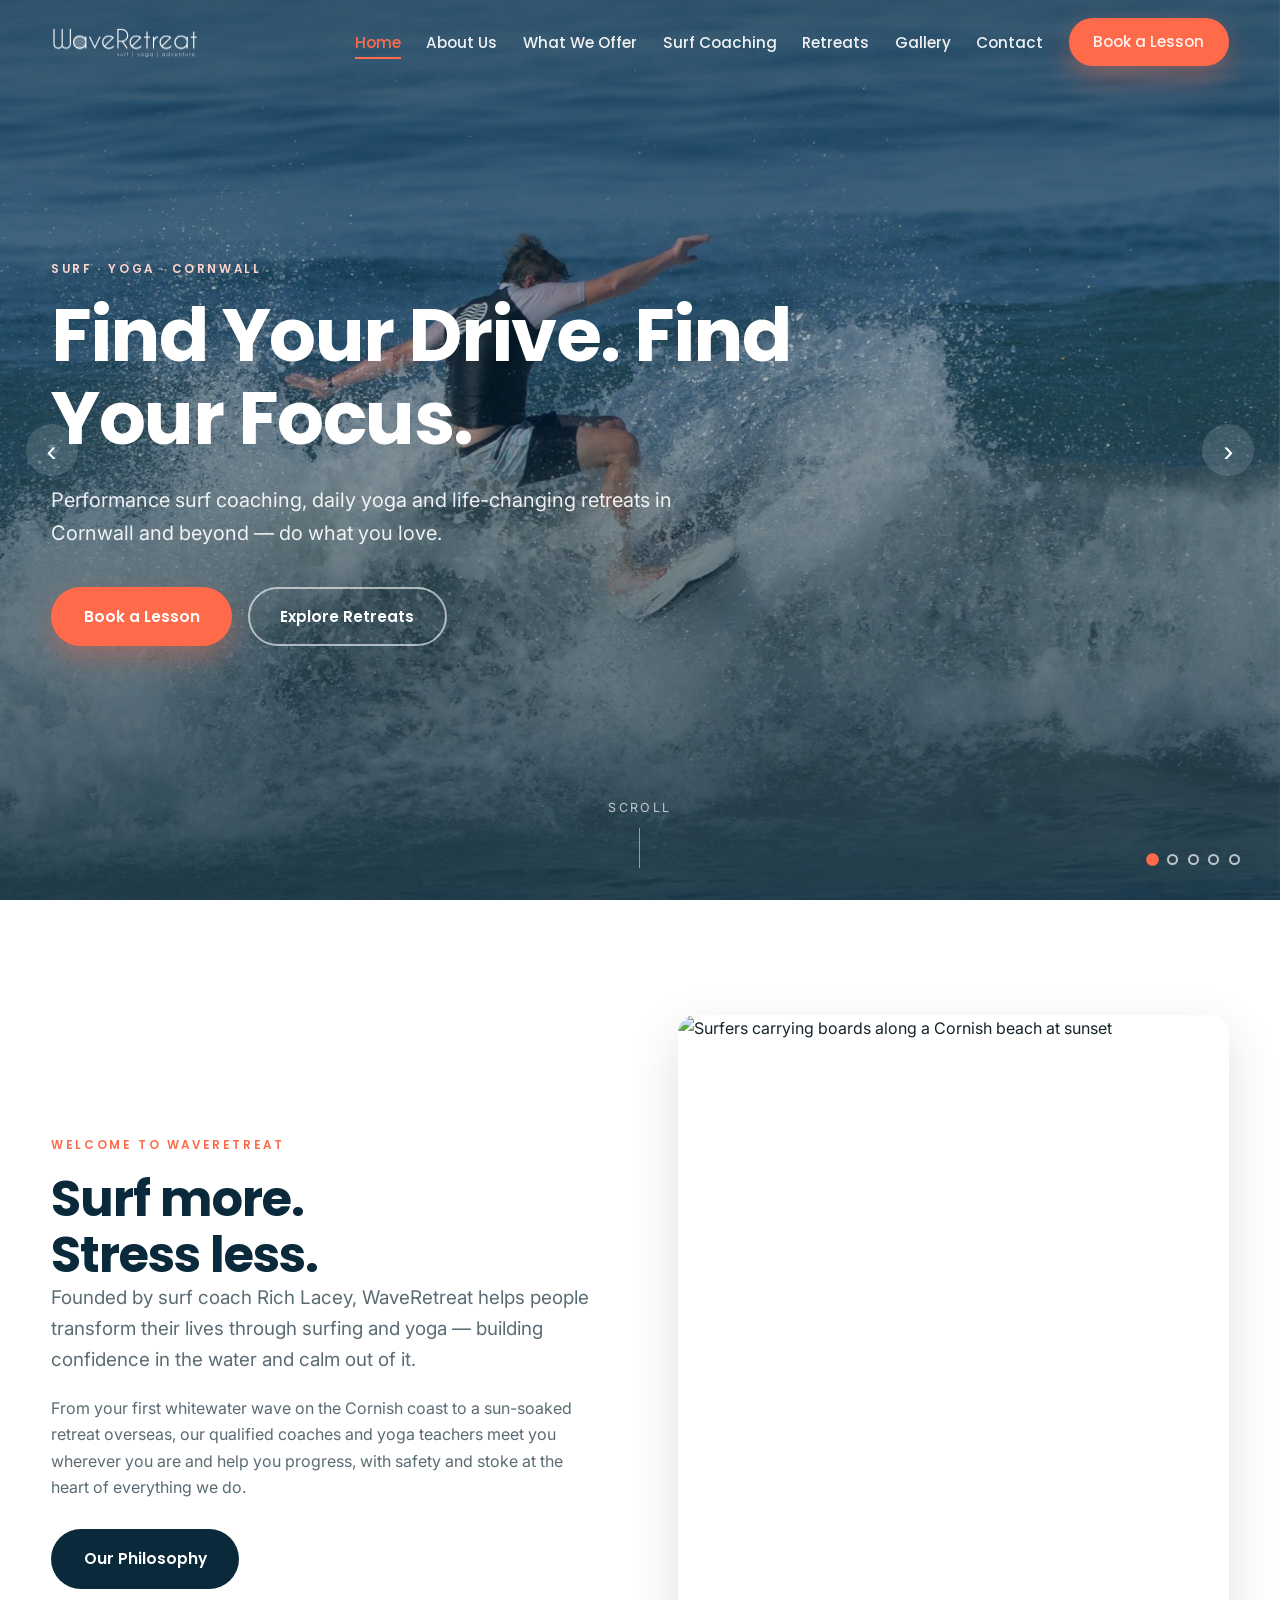
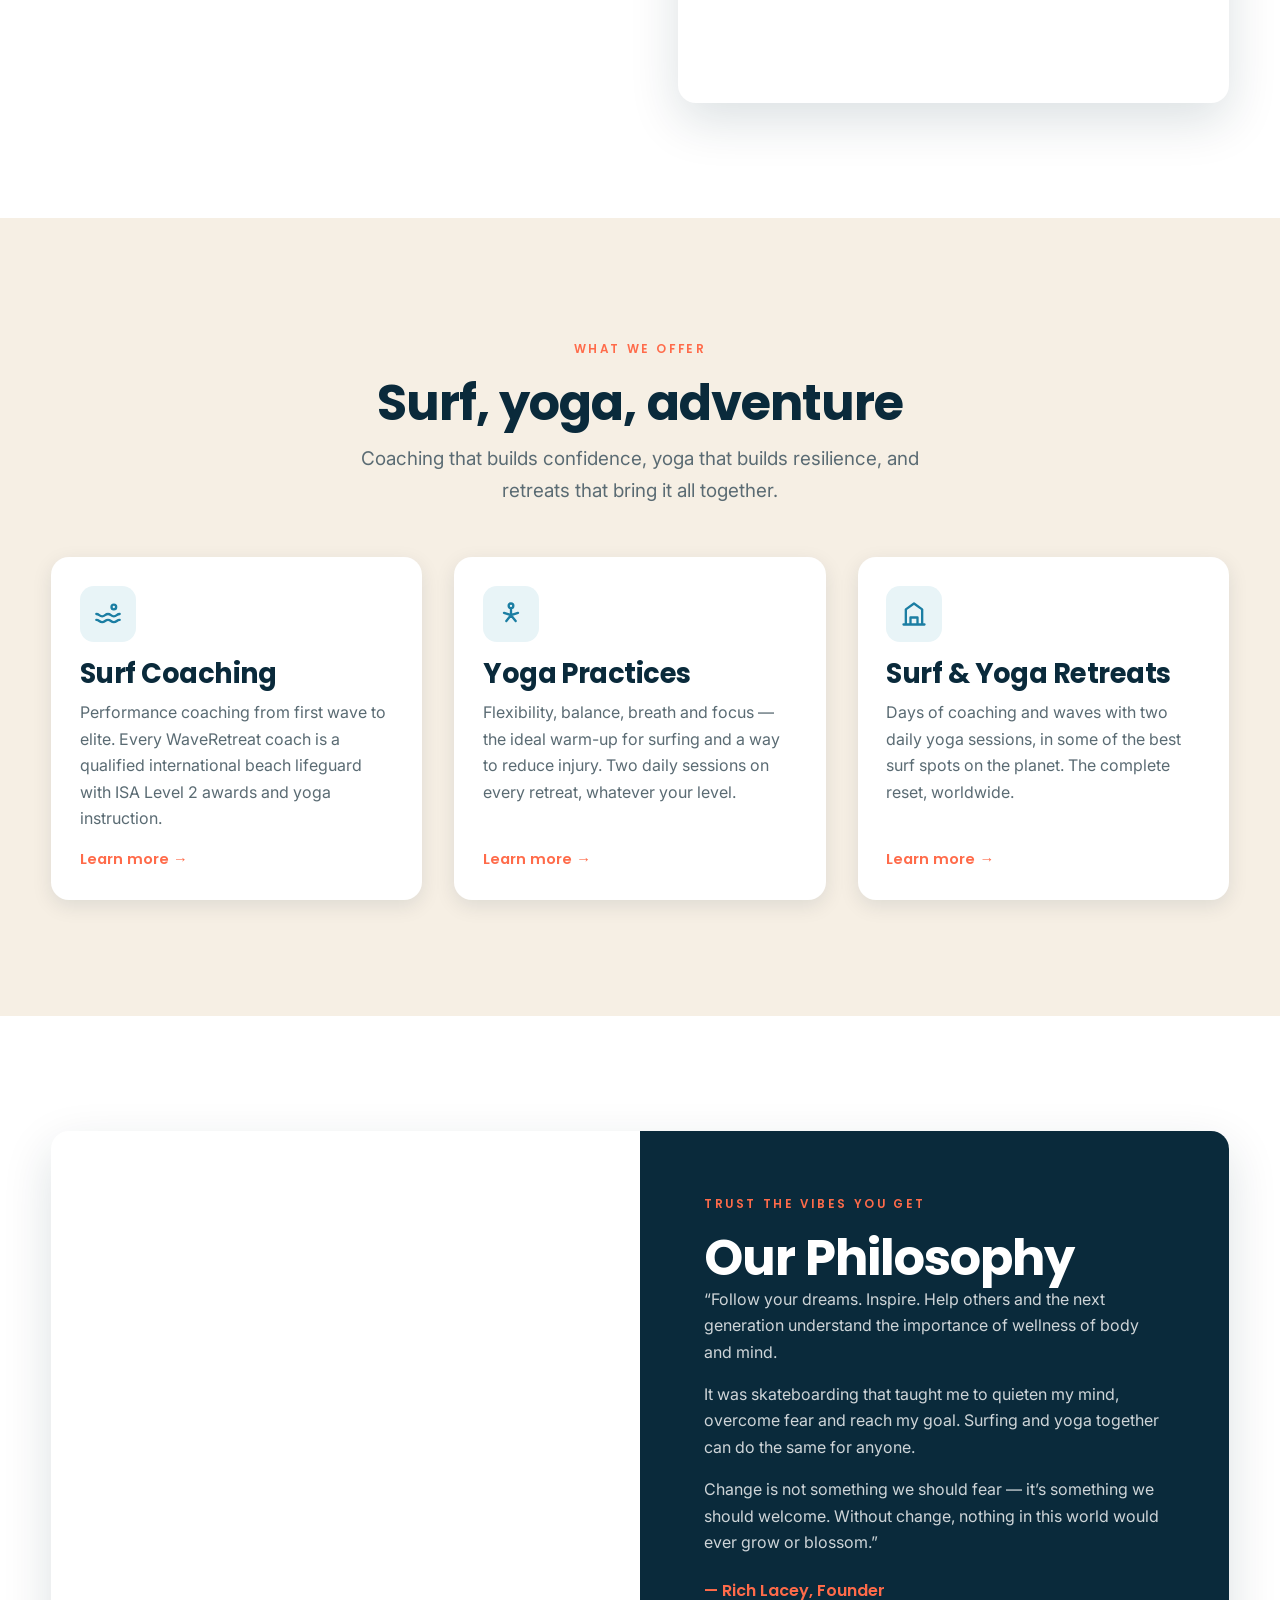
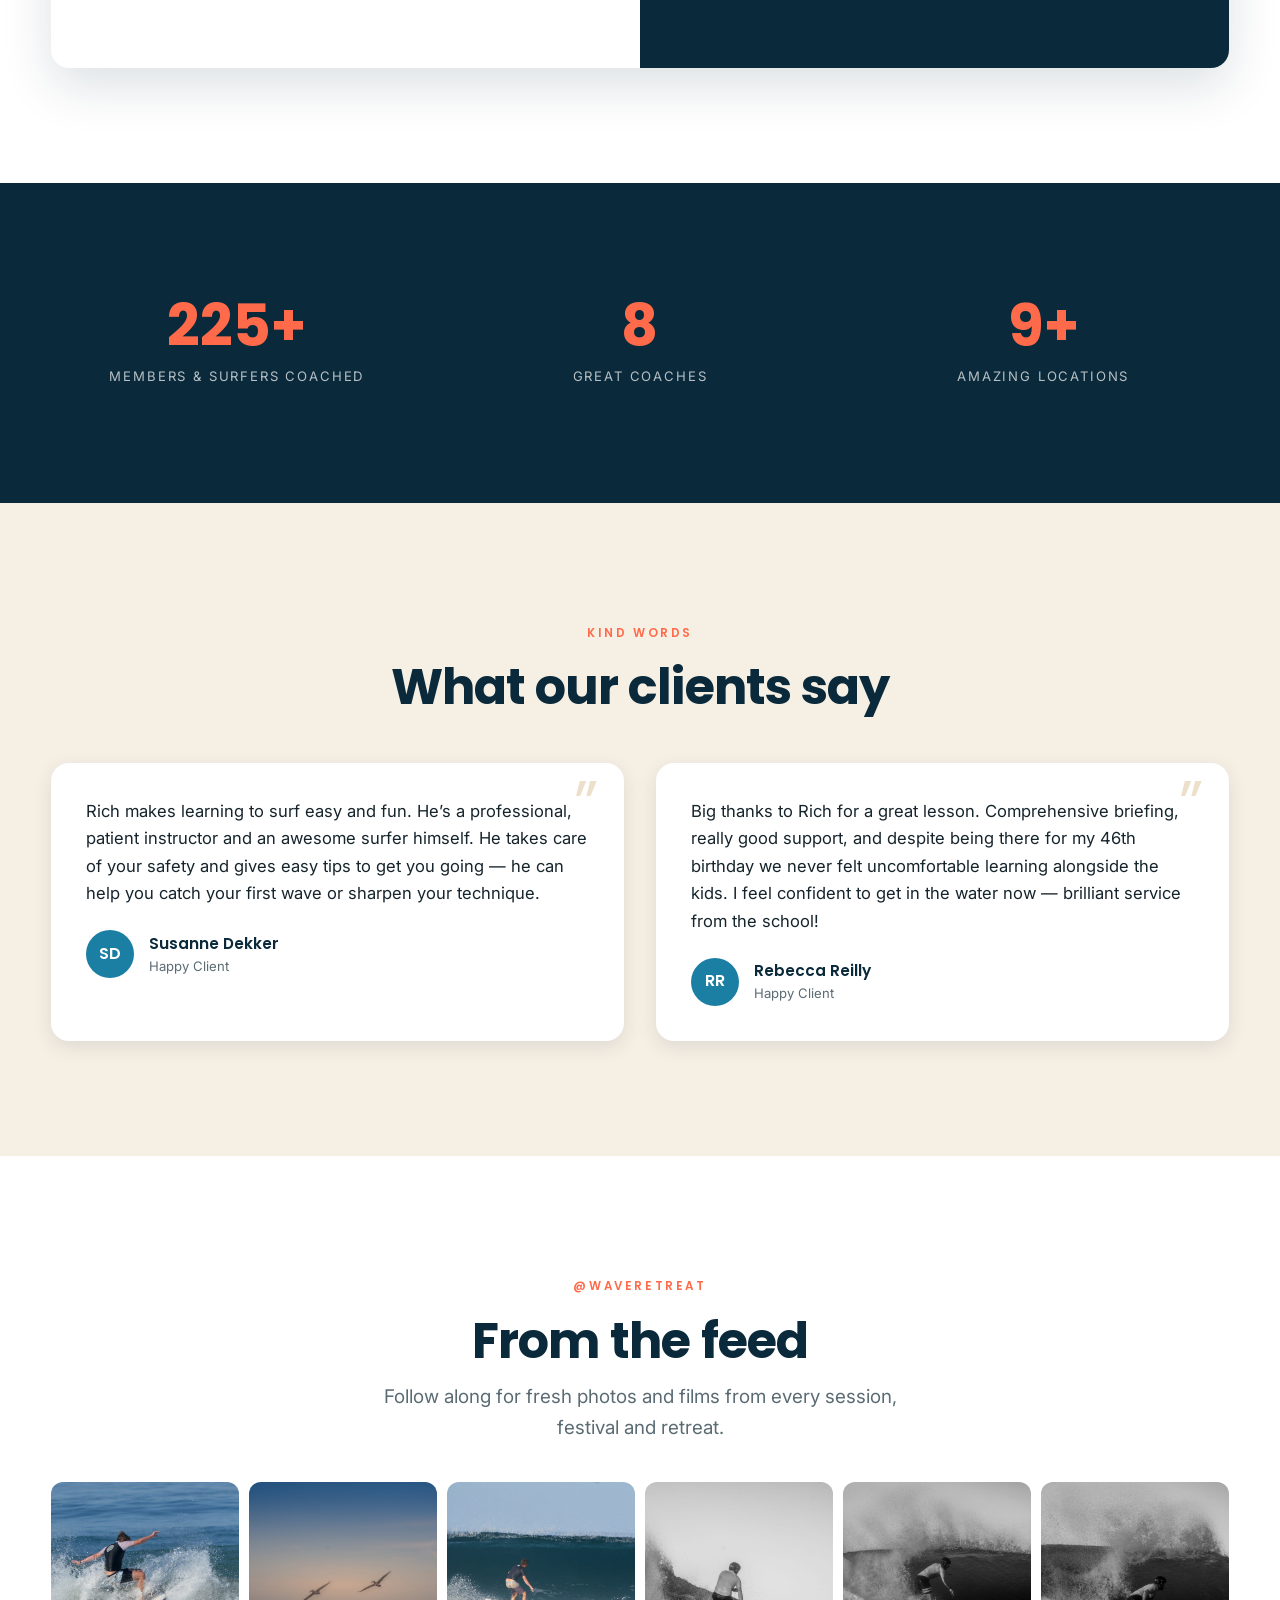
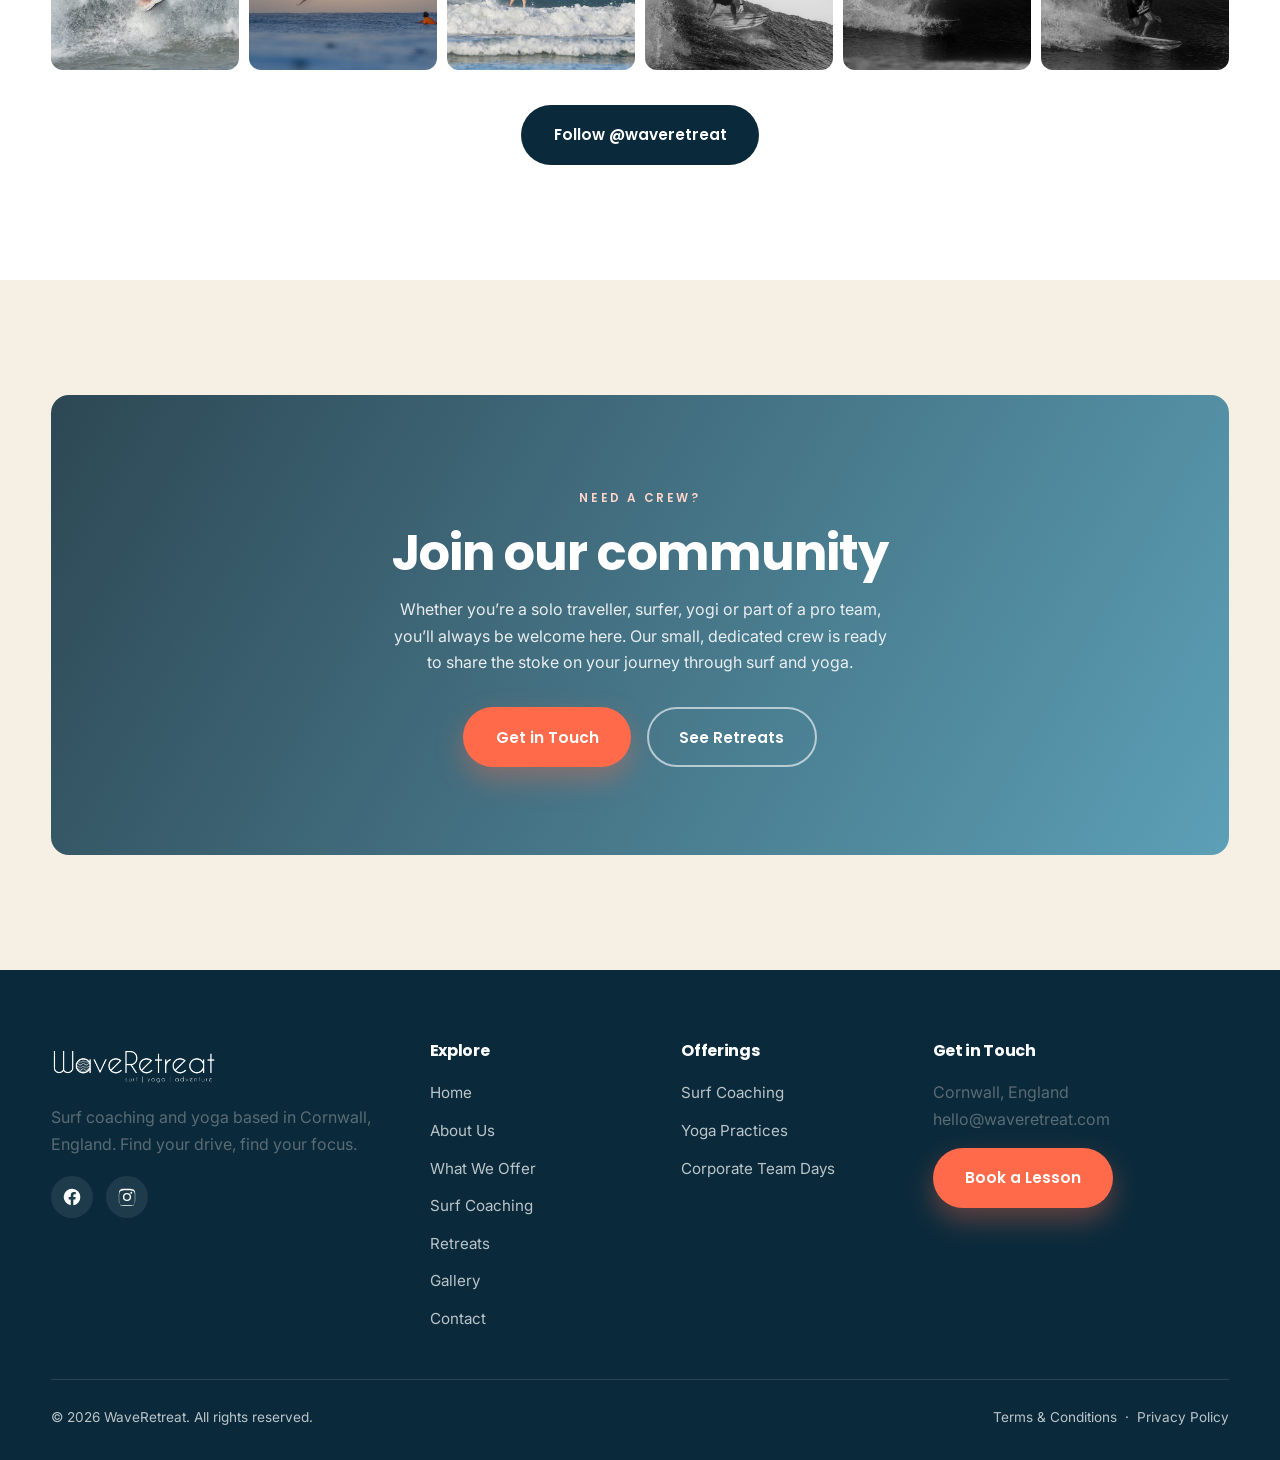
==== index.html @ 429e2a02 "Initial commit: Wave Retreat website Co-Authored-By: Claude Opus 4.7 (1M context) <noreply@anthropic" ====
<!DOCTYPE html>
<html lang="en-GB">
<head>
  <meta charset="UTF-8" />
  <meta name="viewport" content="width=device-width, initial-scale=1" />
  <title>WaveRetreat | Surf Coaching & Retreats in Cornwall</title>
  <meta name="description" content="WaveRetreat — performance surf coaching, yoga and worldwide surf & yoga retreats founded by Rich Lacey in Cornwall. Find your drive, find your focus." />
  <link rel="preconnect" href="https://fonts.googleapis.com" />
  <link rel="preconnect" href="https://fonts.gstatic.com" crossorigin />
  <link href="https://fonts.googleapis.com/css2?family=Inter:wght@400;500;600&family=Poppins:wght@500;600;700&display=swap" rel="stylesheet" />
  <link rel="stylesheet" href="css/styles.css" />
  <link rel="icon" href="favicon.svg" type="image/svg+xml" />
  <link rel="icon" href="assets/favicon-32.png" sizes="32x32" type="image/png" />
  <link rel="apple-touch-icon" href="assets/apple-touch-icon.png" />
  <meta name="theme-color" content="#0a2a3b" />
</head>
<body>

  <!-- HEADER -->
  <header class="site-header">
    <nav class="nav container">
      <a href="index.html" class="brand" aria-label="WaveRetreat home"><span class="brand-logo"><img class="logo-light" src="assets/logo-white.png" alt="WaveRetreat" width="500" height="137"><img class="logo-dark" src="assets/logo-dark.png" alt="WaveRetreat" width="500" height="137"></span></a>
      <ul class="nav-links">
        <li><a href="index.html" class="active">Home</a></li>
        <li><a href="about.html">About Us</a></li>
        <li><a href="offer.html">What We Offer</a></li><li><a href="coaching.html">Surf Coaching</a></li>
        <li><a href="retreats.html">Retreats</a></li><li><a href="gallery.html">Gallery</a></li>
        <li><a href="contact.html">Contact</a></li>
        <li><a href="contact.html" class="btn btn--primary">Book a Lesson</a></li>
      </ul>
      <button class="nav-toggle" aria-label="Menu"><span></span><span></span><span></span></button>
    </nav>
  </header>

  <!-- HERO -->
  <section class="hero">
    <div class="hero__slides" id="hero-slides">
      <div class="hero__slide active" style="background-image:url('assets/gallery/surf-02.jpg')"></div>
      <div class="hero__slide" style="background-image:url('assets/gallery/surf-08.jpg')"></div>
      <div class="hero__slide" style="background-image:url('assets/gallery/surf-12.jpg')"></div>
      <div class="hero__slide" style="background-image:url('assets/gallery/surf-04.jpg')"></div>
      <div class="hero__slide" style="background-image:url('assets/gallery/surf-01.jpg')"></div>
    </div>
    <div class="container">
      <span class="eyebrow" style="color:#ffd5cb">Surf · Yoga · Cornwall</span>
      <h1>Find Your Drive. Find Your Focus.</h1>
      <p>Performance surf coaching, daily yoga and life-changing retreats in Cornwall and beyond — do what you love.</p>
      <div class="hero__cta">
        <a href="contact.html" class="btn btn--primary">Book a Lesson</a>
        <a href="retreats.html" class="btn btn--ghost">Explore Retreats</a>
      </div>
    </div>
    <button class="hero__arrow hero__arrow--prev" id="hero-prev" aria-label="Previous slide">&#8249;</button>
    <button class="hero__arrow hero__arrow--next" id="hero-next" aria-label="Next slide">&#8250;</button>
    <div class="hero__dots" id="hero-dots"></div>
    <div class="hero__scroll">Scroll<span></span></div>
  </section>

  <!-- INTRO / MISSION -->
  <section class="section">
    <div class="container split">
      <div class="reveal">
        <span class="eyebrow">Welcome to WaveRetreat</span>
        <h2>Surf more.<br>Stress less.</h2>
        <p class="lead">Founded by surf coach Rich Lacey, WaveRetreat helps people transform their lives through surfing and yoga — building confidence in the water and calm out of it.</p>
        <p style="margin-top:1.2rem">From your first whitewater wave on the Cornish coast to a sun-soaked retreat overseas, our qualified coaches and yoga teachers meet you wherever you are and help you progress, with safety and stoke at the heart of everything we do.</p>
        <a href="about.html" class="btn btn--dark" style="margin-top:1.8rem">Our Philosophy</a>
      </div>
      <div class="reveal media media--tall">
        <img src="https://www.waveretreat.com/wp-content/uploads/2024/05/pura-vida-35-copy-scaled.jpg" alt="Surfers carrying boards along a Cornish beach at sunset" />
      </div>
    </div>
  </section>

  <!-- SERVICES -->
  <section class="section section--sand">
    <div class="container">
      <div class="text-center reveal" style="max-width:60ch;margin-inline:auto">
        <span class="eyebrow">What We Offer</span>
        <h2>Surf, yoga, adventure</h2>
        <p class="lead mx-auto" style="margin-top:0.8rem">Coaching that builds confidence, yoga that builds resilience, and retreats that bring it all together.</p>
      </div>
      <div class="grid grid-3" style="margin-top:3.2rem">
        <article class="card reveal">
          <div class="card__body">
            <div class="card__icon"><svg viewBox="0 0 24 24" fill="none" stroke="currentColor" stroke-width="2" stroke-linecap="round" stroke-linejoin="round"><path d="M2 12c2.5 0 2.5 2 5 2s2.5-2 5-2 2.5 2 5 2 2.5-2 5-2"/><path d="M2 17c2.5 0 2.5 2 5 2s2.5-2 5-2 2.5 2 5 2 2.5-2 5-2"/><circle cx="17" cy="6" r="2"/></svg></div>
            <h3>Surf Coaching</h3>
            <p>Performance coaching from first wave to elite. Every WaveRetreat coach is a qualified international beach lifeguard with ISA Level 2 awards and yoga instruction.</p>
            <a href="offer.html" class="card__link">Learn more →</a>
          </div>
        </article>
        <article class="card reveal">
          <div class="card__body">
            <div class="card__icon"><svg viewBox="0 0 24 24" fill="none" stroke="currentColor" stroke-width="2" stroke-linecap="round" stroke-linejoin="round"><circle cx="12" cy="5" r="2"/><path d="M12 7v6m0 0-4 5m4-5 4 5M6 11l6 2 6-2"/></svg></div>
            <h3>Yoga Practices</h3>
            <p>Flexibility, balance, breath and focus — the ideal warm-up for surfing and a way to reduce injury. Two daily sessions on every retreat, whatever your level.</p>
            <a href="offer.html" class="card__link">Learn more →</a>
          </div>
        </article>
        <article class="card reveal">
          <div class="card__body">
            <div class="card__icon"><svg viewBox="0 0 24 24" fill="none" stroke="currentColor" stroke-width="2" stroke-linecap="round" stroke-linejoin="round"><path d="M3 21h18M5 21V8l7-5 7 5v13M9 21v-6h6v6"/></svg></div>
            <h3>Surf &amp; Yoga Retreats</h3>
            <p>Days of coaching and waves with two daily yoga sessions, in some of the best surf spots on the planet. The complete reset, worldwide.</p>
            <a href="retreats.html" class="card__link">Learn more →</a>
          </div>
        </article>
      </div>
    </div>
  </section>

  <!-- PHILOSOPHY BAND -->
  <section class="section">
    <div class="container">
      <div class="band band--ocean reveal">
        <div class="band__media" style="background-image:url('https://www.waveretreat.com/wp-content/uploads/2016/12/rich-with-board-500x469.jpg')"></div>
        <div class="band__content">
          <span class="eyebrow">Trust the vibes you get</span>
          <h2>Our Philosophy</h2>
          <p style="margin-bottom:1rem">“Follow your dreams. Inspire. Help others and the next generation understand the importance of wellness of body and mind.</p>
          <p style="margin-bottom:1rem">It was skateboarding that taught me to quieten my mind, overcome fear and reach my goal. Surfing and yoga together can do the same for anyone.</p>
          <p>Change is not something we should fear — it’s something we should welcome. Without change, nothing in this world would ever grow or blossom.”</p>
          <p style="color:var(--coral);font-family:Poppins;font-weight:600;margin-top:1.4rem">— Rich Lacey, Founder</p>
        </div>
      </div>
    </div>
  </section>

  <!-- STATS -->
  <section class="section section--ocean">
    <div class="container">
      <div class="stats">
        <div class="reveal">
          <div class="stat__num" data-count="1500" data-suffix="+">0</div>
          <div class="stat__label">Members &amp; Surfers Coached</div>
        </div>
        <div class="reveal">
          <div class="stat__num" data-count="8" data-suffix="">0</div>
          <div class="stat__label">Great Coaches</div>
        </div>
        <div class="reveal">
          <div class="stat__num" data-count="12" data-suffix="+">0</div>
          <div class="stat__label">Amazing Locations</div>
        </div>
      </div>
    </div>
  </section>

  <!-- TESTIMONIALS -->
  <section class="section section--sand">
    <div class="container">
      <div class="text-center reveal" style="margin-bottom:3rem">
        <span class="eyebrow">Kind Words</span>
        <h2>What our clients say</h2>
      </div>
      <div class="grid grid-2">
        <blockquote class="quote reveal">
          <span class="quote__mark">”</span>
          <p>Rich makes learning to surf easy and fun. He’s a professional, patient instructor and an awesome surfer himself. He takes care of your safety and gives easy tips to get you going — he can help you catch your first wave or sharpen your technique.</p>
          <div class="quote__author">
            <div class="quote__avatar">SD</div>
            <div><div class="quote__name">Susanne Dekker</div><div class="quote__role">Happy Client</div></div>
          </div>
        </blockquote>
        <blockquote class="quote reveal">
          <span class="quote__mark">”</span>
          <p>Big thanks to Rich for a great lesson. Comprehensive briefing, really good support, and despite being there for my 46th birthday we never felt uncomfortable learning alongside the kids. I feel confident to get in the water now — brilliant service from the school!</p>
          <div class="quote__author">
            <div class="quote__avatar">RR</div>
            <div><div class="quote__name">Rebecca Reilly</div><div class="quote__role">Happy Client</div></div>
          </div>
        </blockquote>
      </div>
    </div>
  </section>

  <!-- INSTAGRAM STRIP -->
  <section class="section">
    <div class="container">
      <div class="text-center reveal" style="max-width:56ch;margin-inline:auto">
        <span class="eyebrow">@waveretreat</span>
        <h2>From the feed</h2>
        <p class="lead mx-auto" style="margin-top:0.8rem">Follow along for fresh photos and films from every session, festival and retreat.</p>
      </div>
      <!-- Static strip (swap for a live Instagram widget embed when ready) -->
      <div class="ig__strip reveal">
        <a class="ig__tile" href="https://www.instagram.com/waveretreat/" target="_blank" rel="noopener" aria-label="View on Instagram"><img src="assets/gallery/surf-02.jpg" alt="Surfer turning off the lip" loading="lazy" /><span class="ig__icon"><svg viewBox="0 0 24 24"><path d="M12 2.2c3.2 0 3.6 0 4.9.1 1.2.1 1.8.3 2.2.4.6.2 1 .5 1.4.9.4.4.7.8.9 1.4.2.4.4 1 .4 2.2.1 1.3.1 1.7.1 4.9s0 3.6-.1 4.9c-.1 1.2-.3 1.8-.4 2.2-.2.6-.5 1-.9 1.4-.4.4-.8.7-1.4.9-.4.2-1 .4-2.2.4-1.3.1-1.7.1-4.9.1s-3.6 0-4.9-.1c-1.2-.1-1.8-.3-2.2-.4-.6-.2-1-.5-1.4-.9-.4-.4-.7-.8-.9-1.4-.2-.4-.4-1-.4-2.2C2.2 15.6 2.2 15.2 2.2 12s0-3.6.1-4.9c.1-1.2.3-1.8.4-2.2.2-.6.5-1 .9-1.4.4-.4.8-.7 1.4-.9.4-.2 1-.4 2.2-.4C8.4 2.2 8.8 2.2 12 2.2zm0 1.8c-3.1 0-3.5 0-4.7.1-1.1.1-1.7.2-2.1.4-.5.2-.9.4-1.3.8-.4.4-.6.8-.8 1.3-.2.4-.3 1-.4 2.1-.1 1.2-.1 1.6-.1 4.7s0 3.5.1 4.7c.1 1.1.2 1.7.4 2.1.2.5.4.9.8 1.3.4.4.8.6 1.3.8.4.2 1 .3 2.1.4 1.2.1 1.6.1 4.7.1s3.5 0 4.7-.1c1.1-.1 1.7-.2 2.1-.4.5-.2.9-.4 1.3-.8.4-.4.6-.8.8-1.3.2-.4.3-1 .4-2.1.1-1.2.1-1.6.1-4.7s0-3.5-.1-4.7c-.1-1.1-.2-1.7-.4-2.1-.2-.5-.4-.9-.8-1.3-.4-.4-.8-.6-1.3-.8-.4-.2-1-.3-2.1-.4-1.2-.1-1.6-.1-4.7-.1zm0 3.1a4.9 4.9 0 1 1 0 9.8 4.9 4.9 0 0 1 0-9.8zm0 8.1a3.2 3.2 0 1 0 0-6.4 3.2 3.2 0 0 0 0 6.4zm6.3-8.3a1.1 1.1 0 1 1-2.3 0 1.1 1.1 0 0 1 2.3 0z"/></svg></span></a>
        <a class="ig__tile" href="https://www.instagram.com/waveretreat/" target="_blank" rel="noopener" aria-label="View on Instagram"><img src="assets/gallery/surf-08.jpg" alt="Golden-hour paddle out" loading="lazy" /><span class="ig__icon"><svg viewBox="0 0 24 24"><path d="M12 2.2c3.2 0 3.6 0 4.9.1 1.2.1 1.8.3 2.2.4.6.2 1 .5 1.4.9.4.4.7.8.9 1.4.2.4.4 1 .4 2.2.1 1.3.1 1.7.1 4.9s0 3.6-.1 4.9c-.1 1.2-.3 1.8-.4 2.2-.2.6-.5 1-.9 1.4-.4.4-.8.7-1.4.9-.4.2-1 .4-2.2.4-1.3.1-1.7.1-4.9.1s-3.6 0-4.9-.1c-1.2-.1-1.8-.3-2.2-.4-.6-.2-1-.5-1.4-.9-.4-.4-.7-.8-.9-1.4-.2-.4-.4-1-.4-2.2C2.2 15.6 2.2 15.2 2.2 12s0-3.6.1-4.9c.1-1.2.3-1.8.4-2.2.2-.6.5-1 .9-1.4.4-.4.8-.7 1.4-.9.4-.2 1-.4 2.2-.4C8.4 2.2 8.8 2.2 12 2.2zm0 1.8c-3.1 0-3.5 0-4.7.1-1.1.1-1.7.2-2.1.4-.5.2-.9.4-1.3.8-.4.4-.6.8-.8 1.3-.2.4-.3 1-.4 2.1-.1 1.2-.1 1.6-.1 4.7s0 3.5.1 4.7c.1 1.1.2 1.7.4 2.1.2.5.4.9.8 1.3.4.4.8.6 1.3.8.4.2 1 .3 2.1.4 1.2.1 1.6.1 4.7.1s3.5 0 4.7-.1c1.1-.1 1.7-.2 2.1-.4.5-.2.9-.4 1.3-.8.4-.4.6-.8.8-1.3.2-.4.3-1 .4-2.1.1-1.2.1-1.6.1-4.7s0-3.5-.1-4.7c-.1-1.1-.2-1.7-.4-2.1-.2-.5-.4-.9-.8-1.3-.4-.4-.8-.6-1.3-.8-.4-.2-1-.3-2.1-.4-1.2-.1-1.6-.1-4.7-.1zm0 3.1a4.9 4.9 0 1 1 0 9.8 4.9 4.9 0 0 1 0-9.8zm0 8.1a3.2 3.2 0 1 0 0-6.4 3.2 3.2 0 0 0 0 6.4zm6.3-8.3a1.1 1.1 0 1 1-2.3 0 1.1 1.1 0 0 1 2.3 0z"/></svg></span></a>
        <a class="ig__tile" href="https://www.instagram.com/waveretreat/" target="_blank" rel="noopener" aria-label="View on Instagram"><img src="assets/gallery/surf-05.jpg" alt="Riding through whitewater" loading="lazy" /><span class="ig__icon"><svg viewBox="0 0 24 24"><path d="M12 2.2c3.2 0 3.6 0 4.9.1 1.2.1 1.8.3 2.2.4.6.2 1 .5 1.4.9.4.4.7.8.9 1.4.2.4.4 1 .4 2.2.1 1.3.1 1.7.1 4.9s0 3.6-.1 4.9c-.1 1.2-.3 1.8-.4 2.2-.2.6-.5 1-.9 1.4-.4.4-.8.7-1.4.9-.4.2-1 .4-2.2.4-1.3.1-1.7.1-4.9.1s-3.6 0-4.9-.1c-1.2-.1-1.8-.3-2.2-.4-.6-.2-1-.5-1.4-.9-.4-.4-.7-.8-.9-1.4-.2-.4-.4-1-.4-2.2C2.2 15.6 2.2 15.2 2.2 12s0-3.6.1-4.9c.1-1.2.3-1.8.4-2.2.2-.6.5-1 .9-1.4.4-.4.8-.7 1.4-.9.4-.2 1-.4 2.2-.4C8.4 2.2 8.8 2.2 12 2.2zm0 1.8c-3.1 0-3.5 0-4.7.1-1.1.1-1.7.2-2.1.4-.5.2-.9.4-1.3.8-.4.4-.6.8-.8 1.3-.2.4-.3 1-.4 2.1-.1 1.2-.1 1.6-.1 4.7s0 3.5.1 4.7c.1 1.1.2 1.7.4 2.1.2.5.4.9.8 1.3.4.4.8.6 1.3.8.4.2 1 .3 2.1.4 1.2.1 1.6.1 4.7.1s3.5 0 4.7-.1c1.1-.1 1.7-.2 2.1-.4.5-.2.9-.4 1.3-.8.4-.4.6-.8.8-1.3.2-.4.3-1 .4-2.1.1-1.2.1-1.6.1-4.7s0-3.5-.1-4.7c-.1-1.1-.2-1.7-.4-2.1-.2-.5-.4-.9-.8-1.3-.4-.4-.8-.6-1.3-.8-.4-.2-1-.3-2.1-.4-1.2-.1-1.6-.1-4.7-.1zm0 3.1a4.9 4.9 0 1 1 0 9.8 4.9 4.9 0 0 1 0-9.8zm0 8.1a3.2 3.2 0 1 0 0-6.4 3.2 3.2 0 0 0 0 6.4zm6.3-8.3a1.1 1.1 0 1 1-2.3 0 1.1 1.1 0 0 1 2.3 0z"/></svg></span></a>
        <a class="ig__tile" href="https://www.instagram.com/waveretreat/" target="_blank" rel="noopener" aria-label="View on Instagram"><img src="assets/gallery/surf-07.jpg" alt="Spray off a powerful turn" loading="lazy" /><span class="ig__icon"><svg viewBox="0 0 24 24"><path d="M12 2.2c3.2 0 3.6 0 4.9.1 1.2.1 1.8.3 2.2.4.6.2 1 .5 1.4.9.4.4.7.8.9 1.4.2.4.4 1 .4 2.2.1 1.3.1 1.7.1 4.9s0 3.6-.1 4.9c-.1 1.2-.3 1.8-.4 2.2-.2.6-.5 1-.9 1.4-.4.4-.8.7-1.4.9-.4.2-1 .4-2.2.4-1.3.1-1.7.1-4.9.1s-3.6 0-4.9-.1c-1.2-.1-1.8-.3-2.2-.4-.6-.2-1-.5-1.4-.9-.4-.4-.7-.8-.9-1.4-.2-.4-.4-1-.4-2.2C2.2 15.6 2.2 15.2 2.2 12s0-3.6.1-4.9c.1-1.2.3-1.8.4-2.2.2-.6.5-1 .9-1.4.4-.4.8-.7 1.4-.9.4-.2 1-.4 2.2-.4C8.4 2.2 8.8 2.2 12 2.2zm0 1.8c-3.1 0-3.5 0-4.7.1-1.1.1-1.7.2-2.1.4-.5.2-.9.4-1.3.8-.4.4-.6.8-.8 1.3-.2.4-.3 1-.4 2.1-.1 1.2-.1 1.6-.1 4.7s0 3.5.1 4.7c.1 1.1.2 1.7.4 2.1.2.5.4.9.8 1.3.4.4.8.6 1.3.8.4.2 1 .3 2.1.4 1.2.1 1.6.1 4.7.1s3.5 0 4.7-.1c1.1-.1 1.7-.2 2.1-.4.5-.2.9-.4 1.3-.8.4-.4.6-.8.8-1.3.2-.4.3-1 .4-2.1.1-1.2.1-1.6.1-4.7s0-3.5-.1-4.7c-.1-1.1-.2-1.7-.4-2.1-.2-.5-.4-.9-.8-1.3-.4-.4-.8-.6-1.3-.8-.4-.2-1-.3-2.1-.4-1.2-.1-1.6-.1-4.7-.1zm0 3.1a4.9 4.9 0 1 1 0 9.8 4.9 4.9 0 0 1 0-9.8zm0 8.1a3.2 3.2 0 1 0 0-6.4 3.2 3.2 0 0 0 0 6.4zm6.3-8.3a1.1 1.1 0 1 1-2.3 0 1.1 1.1 0 0 1 2.3 0z"/></svg></span></a>
        <a class="ig__tile" href="https://www.instagram.com/waveretreat/" target="_blank" rel="noopener" aria-label="View on Instagram"><img src="assets/gallery/surf-12.jpg" alt="Pelicans at sunset" loading="lazy" /><span class="ig__icon"><svg viewBox="0 0 24 24"><path d="M12 2.2c3.2 0 3.6 0 4.9.1 1.2.1 1.8.3 2.2.4.6.2 1 .5 1.4.9.4.4.7.8.9 1.4.2.4.4 1 .4 2.2.1 1.3.1 1.7.1 4.9s0 3.6-.1 4.9c-.1 1.2-.3 1.8-.4 2.2-.2.6-.5 1-.9 1.4-.4.4-.8.7-1.4.9-.4.2-1 .4-2.2.4-1.3.1-1.7.1-4.9.1s-3.6 0-4.9-.1c-1.2-.1-1.8-.3-2.2-.4-.6-.2-1-.5-1.4-.9-.4-.4-.7-.8-.9-1.4-.2-.4-.4-1-.4-2.2C2.2 15.6 2.2 15.2 2.2 12s0-3.6.1-4.9c.1-1.2.3-1.8.4-2.2.2-.6.5-1 .9-1.4.4-.4.8-.7 1.4-.9.4-.2 1-.4 2.2-.4C8.4 2.2 8.8 2.2 12 2.2zm0 1.8c-3.1 0-3.5 0-4.7.1-1.1.1-1.7.2-2.1.4-.5.2-.9.4-1.3.8-.4.4-.6.8-.8 1.3-.2.4-.3 1-.4 2.1-.1 1.2-.1 1.6-.1 4.7s0 3.5.1 4.7c.1 1.1.2 1.7.4 2.1.2.5.4.9.8 1.3.4.4.8.6 1.3.8.4.2 1 .3 2.1.4 1.2.1 1.6.1 4.7.1s3.5 0 4.7-.1c1.1-.1 1.7-.2 2.1-.4.5-.2.9-.4 1.3-.8.4-.4.6-.8.8-1.3.2-.4.3-1 .4-2.1.1-1.2.1-1.6.1-4.7s0-3.5-.1-4.7c-.1-1.1-.2-1.7-.4-2.1-.2-.5-.4-.9-.8-1.3-.4-.4-.8-.6-1.3-.8-.4-.2-1-.3-2.1-.4-1.2-.1-1.6-.1-4.7-.1zm0 3.1a4.9 4.9 0 1 1 0 9.8 4.9 4.9 0 0 1 0-9.8zm0 8.1a3.2 3.2 0 1 0 0-6.4 3.2 3.2 0 0 0 0 6.4zm6.3-8.3a1.1 1.1 0 1 1-2.3 0 1.1 1.1 0 0 1 2.3 0z"/></svg></span></a>
        <a class="ig__tile" href="https://www.instagram.com/waveretreat/" target="_blank" rel="noopener" aria-label="View on Instagram"><img src="assets/gallery/surf-14.jpg" alt="Deep in the barrel" loading="lazy" /><span class="ig__icon"><svg viewBox="0 0 24 24"><path d="M12 2.2c3.2 0 3.6 0 4.9.1 1.2.1 1.8.3 2.2.4.6.2 1 .5 1.4.9.4.4.7.8.9 1.4.2.4.4 1 .4 2.2.1 1.3.1 1.7.1 4.9s0 3.6-.1 4.9c-.1 1.2-.3 1.8-.4 2.2-.2.6-.5 1-.9 1.4-.4.4-.8.7-1.4.9-.4.2-1 .4-2.2.4-1.3.1-1.7.1-4.9.1s-3.6 0-4.9-.1c-1.2-.1-1.8-.3-2.2-.4-.6-.2-1-.5-1.4-.9-.4-.4-.7-.8-.9-1.4-.2-.4-.4-1-.4-2.2C2.2 15.6 2.2 15.2 2.2 12s0-3.6.1-4.9c.1-1.2.3-1.8.4-2.2.2-.6.5-1 .9-1.4.4-.4.8-.7 1.4-.9.4-.2 1-.4 2.2-.4C8.4 2.2 8.8 2.2 12 2.2zm0 1.8c-3.1 0-3.5 0-4.7.1-1.1.1-1.7.2-2.1.4-.5.2-.9.4-1.3.8-.4.4-.6.8-.8 1.3-.2.4-.3 1-.4 2.1-.1 1.2-.1 1.6-.1 4.7s0 3.5.1 4.7c.1 1.1.2 1.7.4 2.1.2.5.4.9.8 1.3.4.4.8.6 1.3.8.4.2 1 .3 2.1.4 1.2.1 1.6.1 4.7.1s3.5 0 4.7-.1c1.1-.1 1.7-.2 2.1-.4.5-.2.9-.4 1.3-.8.4-.4.6-.8.8-1.3.2-.4.3-1 .4-2.1.1-1.2.1-1.6.1-4.7s0-3.5-.1-4.7c-.1-1.1-.2-1.7-.4-2.1-.2-.5-.4-.9-.8-1.3-.4-.4-.8-.6-1.3-.8-.4-.2-1-.3-2.1-.4-1.2-.1-1.6-.1-4.7-.1zm0 3.1a4.9 4.9 0 1 1 0 9.8 4.9 4.9 0 0 1 0-9.8zm0 8.1a3.2 3.2 0 1 0 0-6.4 3.2 3.2 0 0 0 0 6.4zm6.3-8.3a1.1 1.1 0 1 1-2.3 0 1.1 1.1 0 0 1 2.3 0z"/></svg></span></a>
      </div>
      <div class="text-center reveal" style="margin-top:2.2rem">
        <a href="https://www.instagram.com/waveretreat/" target="_blank" rel="noopener" class="btn btn--dark">Follow @waveretreat</a>
      </div>
    </div>
  </section>

  <!-- CTA -->
  <section class="section section--sand">
    <div class="container">
      <div class="cta reveal" style="background-image:url('https://www.waveretreat.com/wp-content/uploads/2024/05/pura-vida-73-copy-scaled.jpg')">
        <span class="eyebrow" style="color:#ffd5cb">Need a Crew?</span>
        <h2>Join our community</h2>
        <p>Whether you’re a solo traveller, surfer, yogi or part of a pro team, you’ll always be welcome here. Our small, dedicated crew is ready to share the stoke on your journey through surf and yoga.</p>
        <div class="hero__cta" style="justify-content:center">
          <a href="contact.html" class="btn btn--primary">Get in Touch</a>
          <a href="retreats.html" class="btn btn--ghost">See Retreats</a>
        </div>
      </div>
    </div>
  </section>

  <!-- FOOTER -->
  <footer class="site-footer">
    <div class="container">
      <div class="footer-grid">
        <div>
          <a href="index.html" class="brand" aria-label="WaveRetreat home"><span class="brand-logo"><img class="logo-light" src="assets/logo-white.png" alt="WaveRetreat" width="500" height="137"><img class="logo-dark" src="assets/logo-dark.png" alt="WaveRetreat" width="500" height="137"></span></a>
          <p style="max-width:34ch">Surf coaching and yoga based in Cornwall, England. Find your drive, find your focus.</p>
          <div class="socials">
            <a href="https://www.facebook.com/waveretreat/" aria-label="Facebook" target="_blank" rel="noopener"><svg viewBox="0 0 24 24"><path d="M22 12a10 10 0 1 0-11.5 9.9v-7H8v-2.9h2.5V9.8c0-2.5 1.5-3.9 3.8-3.9 1.1 0 2.2.2 2.2.2v2.5h-1.3c-1.2 0-1.6.8-1.6 1.6v1.9h2.8l-.4 2.9h-2.4v7A10 10 0 0 0 22 12z"/></svg></a>
            <a href="https://www.instagram.com/waveretreat/" aria-label="Instagram" target="_blank" rel="noopener"><svg viewBox="0 0 24 24"><path d="M12 2.2c3.2 0 3.6 0 4.9.1 1.2.1 1.8.3 2.2.4.6.2 1 .5 1.4.9.4.4.7.8.9 1.4.2.4.4 1 .4 2.2.1 1.3.1 1.7.1 4.9s0 3.6-.1 4.9c-.1 1.2-.3 1.8-.4 2.2-.2.6-.5 1-.9 1.4-.4.4-.8.7-1.4.9-.4.2-1 .4-2.2.4-1.3.1-1.7.1-4.9.1s-3.6 0-4.9-.1c-1.2-.1-1.8-.3-2.2-.4-.6-.2-1-.5-1.4-.9-.4-.4-.7-.8-.9-1.4-.2-.4-.4-1-.4-2.2C2.2 15.6 2.2 15.2 2.2 12s0-3.6.1-4.9c.1-1.2.3-1.8.4-2.2.2-.6.5-1 .9-1.4.4-.4.8-.7 1.4-.9.4-.2 1-.4 2.2-.4C8.4 2.2 8.8 2.2 12 2.2zm0 1.8c-3.1 0-3.5 0-4.7.1-1.1.1-1.7.2-2.1.4-.5.2-.9.4-1.3.8-.4.4-.6.8-.8 1.3-.2.4-.3 1-.4 2.1-.1 1.2-.1 1.6-.1 4.7s0 3.5.1 4.7c.1 1.1.2 1.7.4 2.1.2.5.4.9.8 1.3.4.4.8.6 1.3.8.4.2 1 .3 2.1.4 1.2.1 1.6.1 4.7.1s3.5 0 4.7-.1c1.1-.1 1.7-.2 2.1-.4.5-.2.9-.4 1.3-.8.4-.4.6-.8.8-1.3.2-.4.3-1 .4-2.1.1-1.2.1-1.6.1-4.7s0-3.5-.1-4.7c-.1-1.1-.2-1.7-.4-2.1-.2-.5-.4-.9-.8-1.3-.4-.4-.8-.6-1.3-.8-.4-.2-1-.3-2.1-.4-1.2-.1-1.6-.1-4.7-.1zm0 3.1a4.9 4.9 0 1 1 0 9.8 4.9 4.9 0 0 1 0-9.8zm0 8.1a3.2 3.2 0 1 0 0-6.4 3.2 3.2 0 0 0 0 6.4zm6.3-8.3a1.1 1.1 0 1 1-2.3 0 1.1 1.1 0 0 1 2.3 0z"/></svg></a>
          </div>
        </div>
        <div>
          <h4>Explore</h4>
          <ul class="footer-links">
            <li><a href="index.html">Home</a></li>
            <li><a href="about.html">About Us</a></li>
            <li><a href="offer.html">What We Offer</a></li><li><a href="coaching.html">Surf Coaching</a></li>
            <li><a href="retreats.html">Retreats</a></li><li><a href="gallery.html">Gallery</a></li>
            <li><a href="contact.html">Contact</a></li>
          </ul>
        </div>
        <div>
          <h4>Offerings</h4>
          <ul class="footer-links">
            <li><a href="offer.html">Surf Coaching</a></li>
            <li><a href="offer.html">Yoga Practices</a></li>
            <li><a href="offer.html">Corporate Team Days</a></li>
            
          </ul>
        </div>
        <div>
          <h4>Get in Touch</h4>
          <p>Cornwall, England</p>
          <p><a href="mailto:hello@waveretreat.com">hello@waveretreat.com</a></p>
          <a href="contact.html" class="btn btn--primary" style="margin-top:1rem">Book a Lesson</a>
        </div>
      </div>
      <div class="footer-bottom">
        <div>© <span id="year">2026</span> WaveRetreat. All rights reserved.</div>
        <div><a href="terms.html">Terms &amp; Conditions</a> &nbsp;·&nbsp; <a href="privacy.html">Privacy Policy</a></div>
      </div>
    </div>
  </footer>

  <script src="js/main.js"></script>
</body>
</html>
---- css/styles.css ----
/* ============================================================
   WaveRetreat — Surf Coaching & Retreats in Cornwall
   Fresh coastal / modern theme
   ============================================================ */

:root {
  --ocean-900: #0a2a3b;
  --ocean-800: #0e3a52;
  --ocean-700: #12506f;
  --ocean-500: #1b7ea3;
  --ocean-300: #5fb6cf;
  --foam: #e8f4f7;
  --sand: #f6efe4;
  --sand-deep: #ece0cb;
  --coral: #ff6b4a;
  --coral-dark: #e8543a;
  --ink: #16242c;
  --muted: #5a6b73;
  --white: #ffffff;
  --shadow: 0 18px 50px rgba(10, 42, 59, 0.14);
  --shadow-sm: 0 6px 20px rgba(10, 42, 59, 0.10);
  --radius: 18px;
  --radius-sm: 12px;
  --max: 1200px;
  --ease: cubic-bezier(0.22, 1, 0.36, 1);
}

* { margin: 0; padding: 0; box-sizing: border-box; }

html { scroll-behavior: smooth; -webkit-font-smoothing: antialiased; }

body {
  font-family: "Inter", -apple-system, BlinkMacSystemFont, "Segoe UI", Roboto, sans-serif;
  color: var(--ink);
  background: var(--white);
  line-height: 1.65;
  overflow-x: hidden;
}

h1, h2, h3, h4 {
  font-family: "Poppins", "Inter", sans-serif;
  line-height: 1.12;
  font-weight: 700;
  letter-spacing: -0.02em;
  color: var(--ocean-900);
}

h1 { font-size: clamp(2.6rem, 6vw, 4.6rem); }
h2 { font-size: clamp(2rem, 4vw, 3.1rem); }
h3 { font-size: clamp(1.3rem, 2.2vw, 1.7rem); }

p { color: var(--muted); }
a { color: inherit; text-decoration: none; }
img { max-width: 100%; display: block; }

.container { width: 92%; max-width: var(--max); margin-inline: auto; }
.section { padding: clamp(4rem, 9vw, 7.5rem) 0; }
.section--sand { background: var(--sand); }
.section--ocean { background: var(--ocean-900); }
.section--ocean h2, .section--ocean h3 { color: var(--white); }
.section--ocean p { color: rgba(255,255,255,0.78); }

.eyebrow {
  display: inline-block;
  font-family: "Poppins", sans-serif;
  text-transform: uppercase;
  letter-spacing: 0.22em;
  font-size: 0.74rem;
  font-weight: 600;
  color: var(--coral);
  margin-bottom: 1rem;
}
.section--ocean .eyebrow { color: var(--ocean-300); }

.lead { font-size: 1.18rem; color: var(--muted); max-width: 60ch; }
.text-center { text-align: center; }
.mx-auto { margin-inline: auto; }
.accent { color: var(--coral); }

/* ---------- Buttons ---------- */
.btn {
  display: inline-flex;
  align-items: center;
  gap: 0.55rem;
  font-family: "Poppins", sans-serif;
  font-weight: 600;
  font-size: 0.96rem;
  padding: 0.95rem 1.9rem;
  border-radius: 100px;
  border: 2px solid transparent;
  cursor: pointer;
  transition: transform 0.3s var(--ease), box-shadow 0.3s var(--ease), background 0.3s, color 0.3s;
}
.btn:hover { transform: translateY(-3px); }
.btn--primary { background: var(--coral); color: var(--white); box-shadow: 0 12px 28px rgba(255,107,74,0.36); }
.btn--primary:hover { background: var(--coral-dark); box-shadow: 0 18px 36px rgba(255,107,74,0.44); }
.btn--ghost { background: transparent; color: var(--white); border-color: rgba(255,255,255,0.6); }
.btn--ghost:hover { background: var(--white); color: var(--ocean-900); border-color: var(--white); }
.btn--dark { background: var(--ocean-900); color: var(--white); }
.btn--dark:hover { background: var(--ocean-700); }

/* ---------- Header / Nav ---------- */
.site-header {
  position: fixed;
  inset: 0 0 auto 0;
  z-index: 1000;
  padding: 1.1rem 0;
  isolation: isolate;
  transition: padding 0.35s var(--ease), box-shadow 0.35s;
}
/* Solid-ish bar behind the content (no backdrop-filter — blur rasterises and
   softens the logo/nav in some browsers). Keeps logo and text pixel-crisp. */
.site-header::before {
  content: "";
  position: absolute;
  inset: 0;
  z-index: -1;
  background: var(--white);
  opacity: 0;
  transition: opacity 0.35s var(--ease);
}
.site-header.scrolled::before { opacity: 0.97; }
.site-header.scrolled {
  box-shadow: 0 6px 24px rgba(10, 42, 59, 0.08);
  padding: 0.6rem 0;
}
.nav { display: flex; align-items: center; justify-content: space-between; }
.brand { display: inline-flex; align-items: center; }
/* PNG logo: white version on dark backgrounds (hero/footer), dark version on the white nav bar */
.brand-logo { display: block; width: 168px; }
.brand-logo img { display: block; width: 100%; height: auto; }
.brand-logo .logo-dark { display: none; }
.scrolled .brand-logo .logo-light { display: none; }
.scrolled .brand-logo .logo-dark { display: block; }
.nav .brand-logo { width: 150px; }

.nav-links { display: flex; align-items: center; gap: 1.6rem; list-style: none; }
.nav-links a {
  font-family: "Poppins", sans-serif; font-weight: 500; font-size: 0.95rem;
  color: rgba(255,255,255,0.92); position: relative; padding: 0.3rem 0;
}
.scrolled .nav-links a { color: var(--ocean-800); }
.nav-links a::after {
  content: ""; position: absolute; left: 0; bottom: -2px; height: 2px; width: 0;
  background: var(--coral); transition: width 0.3s var(--ease);
}
.nav-links a:hover::after, .nav-links a.active::after { width: 100%; }
.nav-links a.active { color: var(--coral); }
.nav .btn { padding: 0.6rem 1.4rem; }

.nav-toggle { display: none; flex-direction: column; gap: 5px; background: none; border: 0; cursor: pointer; padding: 6px; }
.nav-toggle span { width: 26px; height: 2px; background: var(--white); border-radius: 2px; transition: 0.3s; }
.scrolled .nav-toggle span { background: var(--ocean-900); }

/* ---------- Hero ---------- */
.hero {
  position: relative;
  min-height: 100vh;
  display: flex;
  align-items: center;
  color: var(--white);
  overflow: hidden;
}
.hero__bg {
  position: absolute; inset: 0;
  background-size: cover; background-position: center;
  transform: scale(1.08);
  animation: slowZoom 18s ease-out forwards;
}
@keyframes slowZoom { to { transform: scale(1); } }

/* Hero slideshow */
.hero__slides { position: absolute; inset: 0; overflow: hidden; }
.hero__slide {
  position: absolute; inset: 0;
  background-size: cover; background-position: center;
  opacity: 0; transition: opacity 1.6s ease-in-out;
  will-change: opacity;
}
.hero__slide.active { opacity: 1; }
.hero__slide.active { animation: heroZoom 7s ease-out forwards; }
@keyframes heroZoom { from { transform: scale(1.12); } to { transform: scale(1); } }
.hero__arrow {
  position: absolute; top: 50%; transform: translateY(-50%); z-index: 3;
  width: 52px; height: 52px; display: grid; place-items: center;
  background: rgba(255,255,255,0.14); border: 0; border-radius: 50%;
  color: #fff; font-size: 1.9rem; line-height: 1; cursor: pointer;
  transition: background 0.25s, transform 0.25s;
}
.hero__arrow:hover { background: var(--coral); }
.hero__arrow--prev { left: 1.6rem; }
.hero__arrow--next { right: 1.6rem; }
.hero__dots {
  position: absolute; bottom: 2.2rem; right: 2.5rem; z-index: 3;
  display: flex; gap: 0.6rem;
}
.hero__dot {
  width: 11px; height: 11px; border-radius: 50%; padding: 0;
  border: 2px solid rgba(255,255,255,0.7); background: transparent;
  cursor: pointer; transition: background 0.25s, transform 0.25s, border-color 0.25s;
}
.hero__dot:hover { border-color: #fff; }
.hero__dot.active { background: var(--coral); border-color: var(--coral); transform: scale(1.15); }
@media (max-width: 540px) {
  .hero__dots { right: 50%; transform: translateX(50%); bottom: 1.4rem; }
  .hero__arrow { width: 42px; height: 42px; font-size: 1.5rem; }
  .hero__arrow--prev { left: 0.6rem; }
  .hero__arrow--next { right: 0.6rem; }
}
.hero::after {
  content: ""; position: absolute; inset: 0;
  background: linear-gradient(180deg, rgba(10,42,59,0.55) 0%, rgba(10,42,59,0.35) 40%, rgba(10,42,59,0.8) 100%);
}
.hero .container { position: relative; z-index: 2; }
.hero h1 { color: var(--white); max-width: 16ch; }
.hero p { color: rgba(255,255,255,0.9); font-size: 1.25rem; max-width: 52ch; margin: 1.5rem 0 2.3rem; }
.hero__cta { display: flex; flex-wrap: wrap; gap: 1rem; }
.hero__scroll {
  position: absolute; bottom: 2rem; left: 50%; transform: translateX(-50%);
  z-index: 2; color: rgba(255,255,255,0.7); font-size: 0.78rem; letter-spacing: 0.2em;
  text-transform: uppercase; display: flex; flex-direction: column; align-items: center; gap: 0.6rem;
}
.hero__scroll span { width: 1px; height: 40px; background: rgba(255,255,255,0.5); animation: scrollPulse 2s infinite; }
@keyframes scrollPulse { 0%,100% { opacity: 0.3; transform: scaleY(0.6); } 50% { opacity: 1; transform: scaleY(1); } }

/* page hero (smaller, for inner pages) */
.page-hero {
  position: relative; min-height: 62vh; display: flex; align-items: flex-end;
  color: #fff; overflow: hidden; padding-bottom: 4rem;
}
.page-hero__bg { position: absolute; inset: 0; background-size: cover; background-position: center; }
.page-hero::after { content: ""; position: absolute; inset: 0; background: linear-gradient(180deg, rgba(10,42,59,0.4), rgba(10,42,59,0.82)); }
.page-hero .container { position: relative; z-index: 2; }
.page-hero h1 { color: #fff; }
.page-hero p { color: rgba(255,255,255,0.88); font-size: 1.2rem; max-width: 56ch; margin-top: 0.8rem; }
.breadcrumb { font-size: 0.85rem; letter-spacing: 0.08em; color: rgba(255,255,255,0.75); margin-bottom: 1rem; text-transform: uppercase; }

/* ---------- Generic grid ---------- */
.grid { display: grid; gap: 2rem; }
.grid-2 { grid-template-columns: repeat(2, 1fr); }
.grid-3 { grid-template-columns: repeat(3, 1fr); }
.split { display: grid; grid-template-columns: 1fr 1fr; gap: clamp(2rem, 6vw, 5rem); align-items: center; }

/* ---------- Cards ---------- */
.card {
  background: var(--white); border-radius: var(--radius); overflow: hidden;
  box-shadow: var(--shadow-sm); transition: transform 0.4s var(--ease), box-shadow 0.4s var(--ease);
  display: flex; flex-direction: column;
}
.card:hover { transform: translateY(-8px); box-shadow: var(--shadow); }
.card__img { height: 220px; background-size: cover; background-position: center; }
.card__body { padding: 1.8rem; flex: 1; display: flex; flex-direction: column; }
.card__icon {
  width: 56px; height: 56px; border-radius: 14px; background: var(--foam);
  display: grid; place-items: center; margin-bottom: 1.1rem; color: var(--ocean-500);
}
.card__icon svg { width: 28px; height: 28px; }
.card h3 { margin-bottom: 0.6rem; }
.card .card__link { margin-top: auto; padding-top: 1rem; color: var(--coral); font-weight: 600; font-family: "Poppins", sans-serif; font-size: 0.92rem; display: inline-flex; gap: 0.4rem; align-items: center; }
.card .card__link:hover { gap: 0.7rem; }

/* feature media block */
.media { border-radius: var(--radius); overflow: hidden; box-shadow: var(--shadow); }
.media img { width: 100%; height: 100%; object-fit: cover; }
.media--tall { aspect-ratio: 4/5; }

/* ---------- Stats ---------- */
.stats { display: grid; grid-template-columns: repeat(3, 1fr); gap: 2rem; text-align: center; }
.stat__num { font-family: "Poppins", sans-serif; font-weight: 700; font-size: clamp(2.6rem, 5vw, 3.6rem); color: var(--coral); line-height: 1; }
.stat__label { text-transform: uppercase; letter-spacing: 0.14em; font-size: 0.82rem; color: rgba(255,255,255,0.7); margin-top: 0.6rem; }

/* ---------- Testimonials ---------- */
.quote { background: var(--white); border-radius: var(--radius); padding: 2.2rem; box-shadow: var(--shadow-sm); position: relative; }
.quote__mark { font-family: "Poppins"; font-size: 4rem; color: var(--sand-deep); line-height: 0.6; position: absolute; top: 1.4rem; right: 1.6rem; }
.quote p { color: var(--ink); font-size: 1.04rem; position: relative; z-index: 1; }
.quote__author { display: flex; align-items: center; gap: 0.9rem; margin-top: 1.4rem; }
.quote__avatar { width: 48px; height: 48px; border-radius: 50%; background: var(--ocean-500); color: #fff; display: grid; place-items: center; font-family: "Poppins"; font-weight: 600; }
.quote__name { font-family: "Poppins"; font-weight: 600; color: var(--ocean-900); font-size: 0.96rem; }
.quote__role { font-size: 0.82rem; color: var(--muted); }

/* ---------- Mission band ---------- */
.band { display: grid; grid-template-columns: 1fr 1fr; align-items: stretch; min-height: 480px; border-radius: var(--radius); overflow: hidden; box-shadow: var(--shadow); }
.band__media { background-size: cover; background-position: center; min-height: 320px; }
.band__content { padding: clamp(2.2rem, 5vw, 4rem); display: flex; flex-direction: column; justify-content: center; }
.band--ocean .band__content { background: var(--ocean-900); color: #fff; }
.band--ocean h2 { color: #fff; }
.band--ocean p { color: rgba(255,255,255,0.8); }

/* ---------- CTA ---------- */
.cta {
  position: relative; text-align: center; color: #fff; overflow: hidden;
  border-radius: var(--radius); padding: clamp(3rem, 7vw, 5.5rem) 1.5rem;
  background-size: cover; background-position: center;
}
.cta::after { content: ""; position: absolute; inset: 0; background: linear-gradient(120deg, rgba(10,42,59,0.85), rgba(27,126,163,0.7)); }
.cta > * { position: relative; z-index: 1; }
.cta h2 { color: #fff; }
.cta p { color: rgba(255,255,255,0.88); margin: 1rem auto 2rem; max-width: 50ch; }

/* ---------- Forms ---------- */
.form { display: grid; gap: 1.2rem; }
.form-row { display: grid; grid-template-columns: 1fr 1fr; gap: 1.2rem; }
.field label { display: block; font-family: "Poppins"; font-weight: 500; font-size: 0.86rem; margin-bottom: 0.4rem; color: var(--ocean-900); }
.field input, .field select, .field textarea {
  width: 100%; padding: 0.9rem 1.1rem; border: 1.5px solid var(--sand-deep); border-radius: var(--radius-sm);
  font-family: inherit; font-size: 0.98rem; color: var(--ink); background: var(--white); transition: border 0.25s, box-shadow 0.25s;
}
.field input:focus, .field select:focus, .field textarea:focus { outline: none; border-color: var(--ocean-500); box-shadow: 0 0 0 4px rgba(27,126,163,0.12); }
.field textarea { min-height: 150px; resize: vertical; }
.form-note { font-size: 0.84rem; color: var(--muted); }
.form-success { display: none; padding: 1rem 1.2rem; border-radius: var(--radius-sm); background: #e7f7ee; color: #156c40; font-weight: 500; }
.form-success.show { display: block; }

/* ---------- Info / contact list ---------- */
.info-list { list-style: none; display: grid; gap: 1.5rem; }
.info-list li { display: flex; gap: 1rem; align-items: flex-start; }
.info-list .ic { width: 46px; height: 46px; border-radius: 12px; background: var(--foam); color: var(--ocean-500); display: grid; place-items: center; flex-shrink: 0; }
.info-list .ic svg { width: 22px; height: 22px; }
.info-list strong { font-family: "Poppins"; color: var(--ocean-900); display: block; font-size: 0.95rem; }
.info-list span { color: var(--muted); font-size: 0.95rem; }

/* ---------- Checklist ---------- */
.checks { list-style: none; display: grid; gap: 0.9rem; }
.checks li { display: flex; gap: 0.8rem; align-items: flex-start; color: var(--muted); }
.checks li::before { content: "✓"; flex-shrink: 0; width: 24px; height: 24px; border-radius: 50%; background: var(--coral); color: #fff; font-size: 0.8rem; font-weight: 700; display: grid; place-items: center; }

/* ---------- Pill / tags ---------- */
.tags { display: flex; flex-wrap: wrap; gap: 0.6rem; margin-top: 1rem; }
.tag { background: var(--foam); color: var(--ocean-700); padding: 0.4rem 0.95rem; border-radius: 100px; font-size: 0.82rem; font-family: "Poppins"; font-weight: 500; }

/* ---------- Retreat list ---------- */
.retreat { display: grid; grid-template-columns: 1.1fr 1fr; gap: 0; border-radius: var(--radius); overflow: hidden; box-shadow: var(--shadow-sm); background: #fff; transition: box-shadow 0.4s; }
.retreat:hover { box-shadow: var(--shadow); }
.retreat__img { min-height: 320px; background-size: cover; background-position: center; }
.retreat__body { padding: clamp(1.8rem, 4vw, 3rem); display: flex; flex-direction: column; justify-content: center; }
.retreat:nth-child(even) .retreat__img { order: 2; }
.retreat__loc { color: var(--coral); font-family: "Poppins"; font-weight: 600; font-size: 0.82rem; letter-spacing: 0.12em; text-transform: uppercase; margin-bottom: 0.6rem; }

/* ---------- Footer ---------- */
.site-footer { background: var(--ocean-900); color: rgba(255,255,255,0.72); padding: 4.5rem 0 2rem; }
.footer-grid { display: grid; grid-template-columns: 1.6fr 1fr 1fr 1.4fr; gap: 2.5rem; }
.site-footer h4 { color: #fff; font-size: 1rem; margin-bottom: 1.2rem; }
.site-footer .brand { color: #fff; margin-bottom: 1rem; }
.footer-links { list-style: none; display: grid; gap: 0.7rem; }
.footer-links a { color: rgba(255,255,255,0.72); font-size: 0.95rem; transition: color 0.2s; }
.footer-links a:hover { color: var(--coral); }
.socials { display: flex; gap: 0.8rem; margin-top: 1.2rem; }
.socials a { width: 42px; height: 42px; border-radius: 50%; background: rgba(255,255,255,0.08); display: grid; place-items: center; transition: background 0.25s, transform 0.25s; }
.socials a:hover { background: var(--coral); transform: translateY(-3px); }
.socials svg { width: 20px; height: 20px; fill: #fff; }
.footer-bottom { border-top: 1px solid rgba(255,255,255,0.12); margin-top: 3rem; padding-top: 1.6rem; display: flex; justify-content: space-between; flex-wrap: wrap; gap: 1rem; font-size: 0.85rem; }
.footer-bottom a:hover { color: var(--coral); }

/* ---------- Pricing / lesson cards ---------- */
.price { font-family: "Poppins", sans-serif; font-weight: 700; color: var(--ocean-900); font-size: 1.4rem; margin: 0.2rem 0 0.4rem; }
.price small { font-weight: 500; font-size: 0.8rem; color: var(--muted); }

/* ---------- Level rows ---------- */
.level { display: grid; grid-template-columns: auto 1fr; gap: 1.2rem; align-items: start; padding: 1.6rem 0; border-bottom: 1px solid var(--sand-deep); }
.level:last-child { border-bottom: 0; }
.level__badge { width: 54px; height: 54px; border-radius: 14px; background: var(--ocean-900); color: #fff; display: grid; place-items: center; font-family: "Poppins"; font-weight: 700; }
.level h3 { margin-bottom: 0.3rem; }

/* ---------- Gallery ---------- */
.gallery {
  display: grid;
  grid-template-columns: repeat(4, 1fr);
  gap: 1rem;
}
.gallery__item {
  position: relative; overflow: hidden; border-radius: var(--radius-sm);
  cursor: pointer; background: var(--sand-deep);
  aspect-ratio: 3 / 2;
}
.gallery__item img { width: 100%; height: 100%; object-fit: cover; transition: transform 0.6s var(--ease); }
.gallery__item:hover img { transform: scale(1.07); }
.gallery__item::after {
  content: ""; position: absolute; inset: 0; pointer-events: none;
  background: linear-gradient(180deg, rgba(10,42,59,0) 55%, rgba(10,42,59,0.45));
  opacity: 0; transition: opacity 0.4s;
}
.gallery__item:hover::after { opacity: 1; }

/* Lightbox */
.lightbox {
  position: fixed; inset: 0; z-index: 2000; display: none;
  background: rgba(8, 24, 33, 0.92); align-items: center; justify-content: center;
  padding: 4vw; opacity: 0; transition: opacity 0.3s;
}
.lightbox.open { display: flex; opacity: 1; }
.lightbox img { max-width: 90vw; max-height: 86vh; border-radius: 10px; box-shadow: 0 30px 80px rgba(0,0,0,0.5); }
.lightbox__close {
  position: absolute; top: 1.4rem; right: 1.8rem; width: 48px; height: 48px;
  background: rgba(255,255,255,0.12); border: 0; border-radius: 50%; color: #fff;
  font-size: 1.6rem; cursor: pointer; transition: background 0.25s; line-height: 1;
  z-index: 2;
}
.lightbox__close:hover { background: var(--coral); }
.lightbox__nav {
  position: absolute; top: 50%; transform: translateY(-50%);
  width: 56px; height: 56px; display: grid; place-items: center;
  background: rgba(255,255,255,0.12); border: 0; border-radius: 50%; color: #fff;
  font-size: 2rem; line-height: 1; cursor: pointer; transition: background 0.25s; z-index: 2;
}
.lightbox__nav:hover { background: var(--coral); }
.lightbox__nav--prev { left: 1.6rem; }
.lightbox__nav--next { right: 1.6rem; }
.lightbox__counter {
  position: absolute; bottom: 1.4rem; left: 50%; transform: translateX(-50%);
  color: rgba(255,255,255,0.8); font-family: "Poppins", sans-serif;
  font-size: 0.85rem; letter-spacing: 0.06em;
}
@media (max-width: 540px) {
  .lightbox__nav { width: 44px; height: 44px; font-size: 1.5rem; }
  .lightbox__nav--prev { left: 0.5rem; }
  .lightbox__nav--next { right: 0.5rem; }
}

/* ---------- Legal / prose pages ---------- */
.legal-head { background: var(--ocean-900); color: #fff; padding: 8.5rem 0 3.2rem; }
.legal-head .breadcrumb { color: var(--ocean-300); }
.legal-head h1 { color: #fff; margin-bottom: 0.5rem; }
.legal-head .updated { color: rgba(255,255,255,0.7); font-family: "Poppins", sans-serif; font-size: 0.85rem; }
.legal-note {
  background: var(--sand); border-left: 4px solid var(--coral);
  padding: 1rem 1.4rem; border-radius: 8px; margin-bottom: 2.6rem;
  font-size: 0.92rem; color: var(--muted);
}
.prose { max-width: 820px; }
.prose h2 { font-size: 1.5rem; margin: 2.6rem 0 0.8rem; }
.prose h3 { font-size: 1.12rem; margin: 1.6rem 0 0.5rem; color: var(--ocean-800); }
.prose p { margin-bottom: 1rem; }
.prose ul, .prose ol { margin: 0.4rem 0 1.2rem 1.3rem; display: grid; gap: 0.45rem; }
.prose li { color: var(--muted); padding-left: 0.2rem; }
.prose a { color: var(--ocean-500); text-decoration: underline; }
.prose strong { color: var(--ocean-900); }
.prose .ph { background: #fff2c2; color: #7a5b00; padding: 0.05rem 0.3rem; border-radius: 4px; font-weight: 500; }

/* ---------- Instagram strip ---------- */
.ig__strip { display: grid; grid-template-columns: repeat(6, 1fr); gap: 0.6rem; margin-top: 2.4rem; }
.ig__tile {
  position: relative; display: block; aspect-ratio: 1 / 1; overflow: hidden;
  border-radius: 12px; background: var(--sand-deep);
}
.ig__tile img { width: 100%; height: 100%; object-fit: cover; transition: transform 0.5s var(--ease); }
.ig__tile:hover img { transform: scale(1.09); }
.ig__tile::after { content: ""; position: absolute; inset: 0; background: rgba(10,42,59,0); transition: background 0.3s; }
.ig__tile:hover::after { background: rgba(10,42,59,0.4); }
.ig__tile .ig__icon { position: absolute; inset: 0; z-index: 1; display: grid; place-items: center; opacity: 0; transform: scale(0.8); transition: opacity 0.3s, transform 0.3s; }
.ig__tile:hover .ig__icon { opacity: 1; transform: scale(1); }
.ig__tile .ig__icon svg { width: 30px; height: 30px; fill: #fff; }
@media (max-width: 900px) { .ig__strip { grid-template-columns: repeat(3, 1fr); } }
@media (max-width: 540px) { .ig__strip { grid-template-columns: repeat(2, 1fr); } }

/* ---------- Reveal animation ---------- */
.reveal { opacity: 0; transform: translateY(30px); transition: opacity 0.8s var(--ease), transform 0.8s var(--ease); }
.reveal.in { opacity: 1; transform: none; }

/* ---------- Responsive ---------- */
@media (max-width: 900px) {
  .nav-links {
    position: fixed; inset: 0 0 0 auto; width: min(78vw, 320px); height: 100vh;
    background: var(--ocean-900); flex-direction: column; align-items: flex-start;
    padding: 6rem 2rem 2rem; gap: 1.6rem; transform: translateX(100%); transition: transform 0.4s var(--ease);
    box-shadow: -20px 0 60px rgba(0,0,0,0.3);
  }
  .nav-links.open { transform: none; }
  .nav-links a { color: #fff !important; font-size: 1.1rem; }
  .nav-toggle { display: flex; z-index: 1100; }
  .nav-toggle.open span:nth-child(1) { transform: translateY(7px) rotate(45deg); background:#fff; }
  .nav-toggle.open span:nth-child(2) { opacity: 0; }
  .nav-toggle.open span:nth-child(3) { transform: translateY(-7px) rotate(-45deg); background:#fff; }
  .grid-3 { grid-template-columns: 1fr; }
  .grid-2 { grid-template-columns: 1fr; }
  .split { grid-template-columns: 1fr; }
  .band { grid-template-columns: 1fr; }
  .retreat { grid-template-columns: 1fr; }
  .retreat:nth-child(even) .retreat__img { order: 0; }
  .stats { grid-template-columns: 1fr; gap: 2.5rem; }
  .footer-grid { grid-template-columns: 1fr 1fr; }
  .form-row { grid-template-columns: 1fr; }
  .gallery { grid-template-columns: repeat(2, 1fr); }
  .level { grid-template-columns: 1fr; gap: 0.6rem; }
}
@media (max-width: 540px) {
  .footer-grid { grid-template-columns: 1fr; }
  .hero p { font-size: 1.1rem; }
  .gallery { grid-template-columns: 1fr; }
}
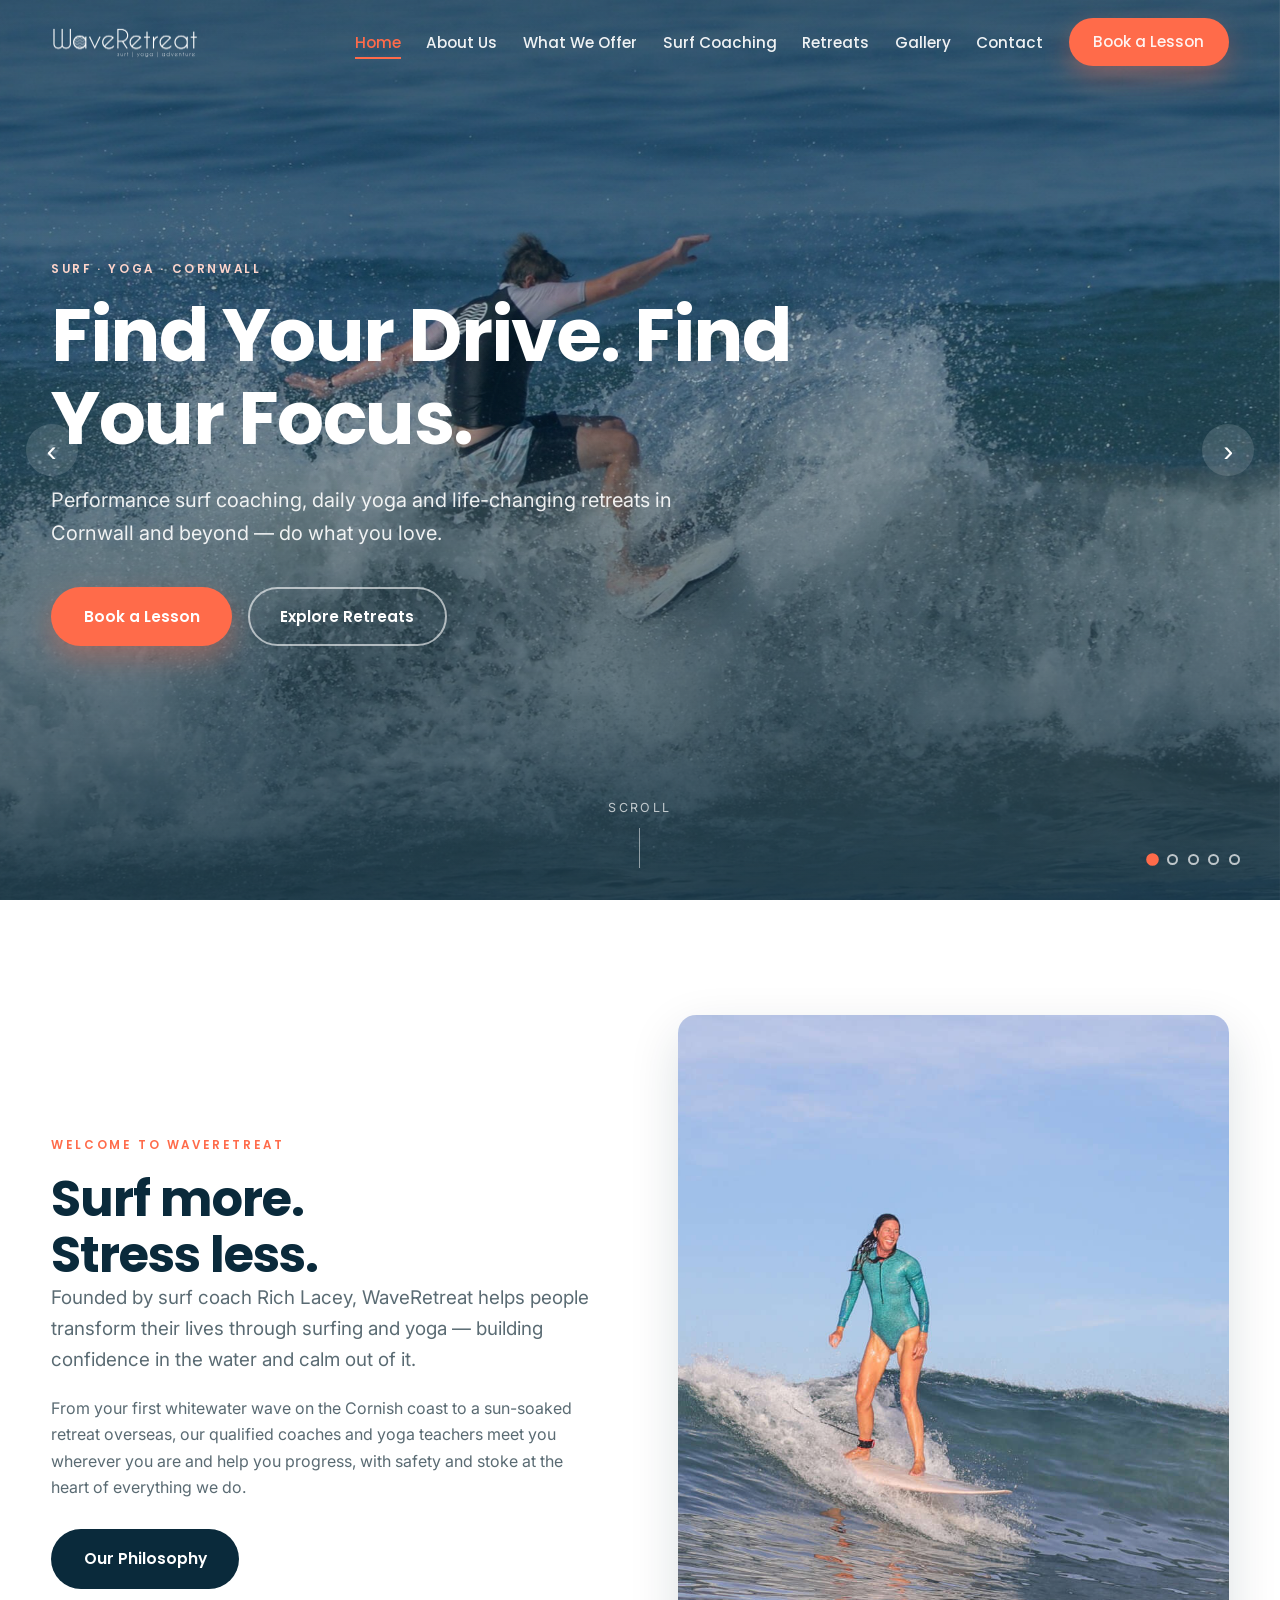
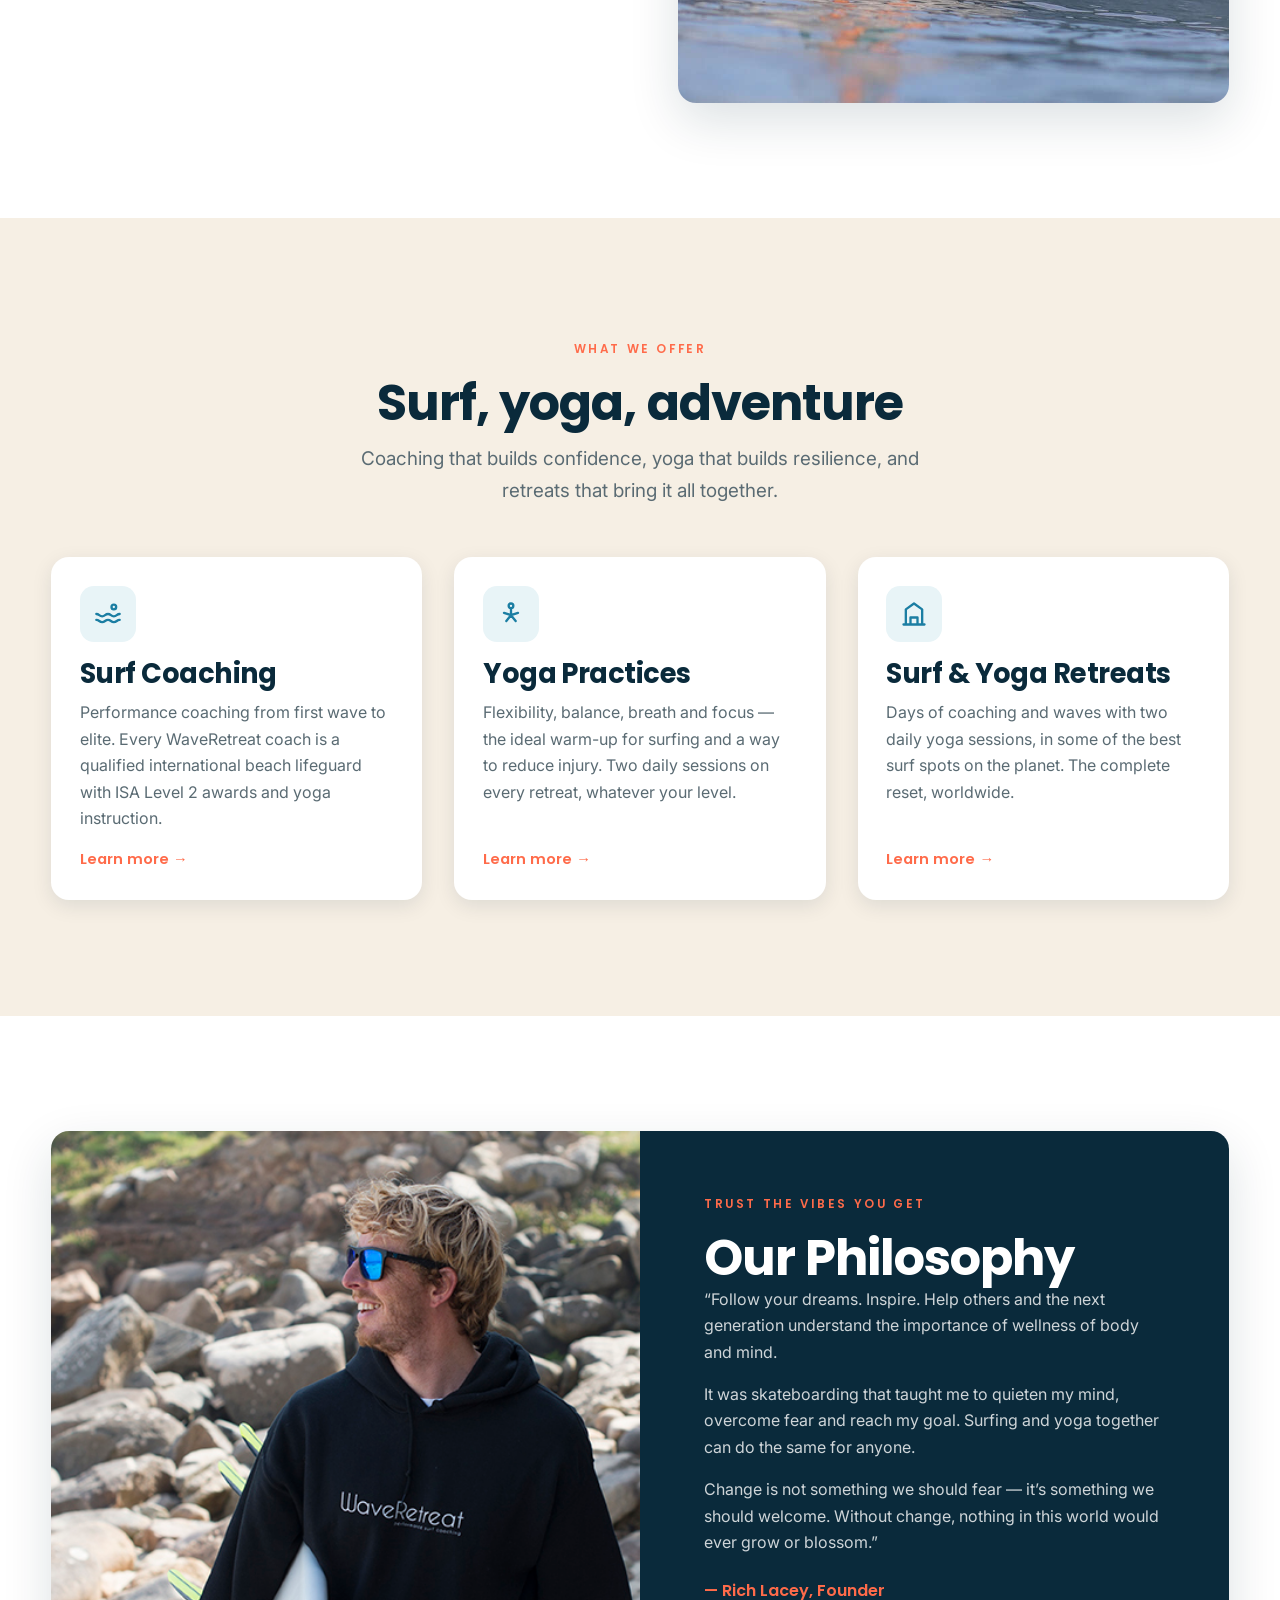
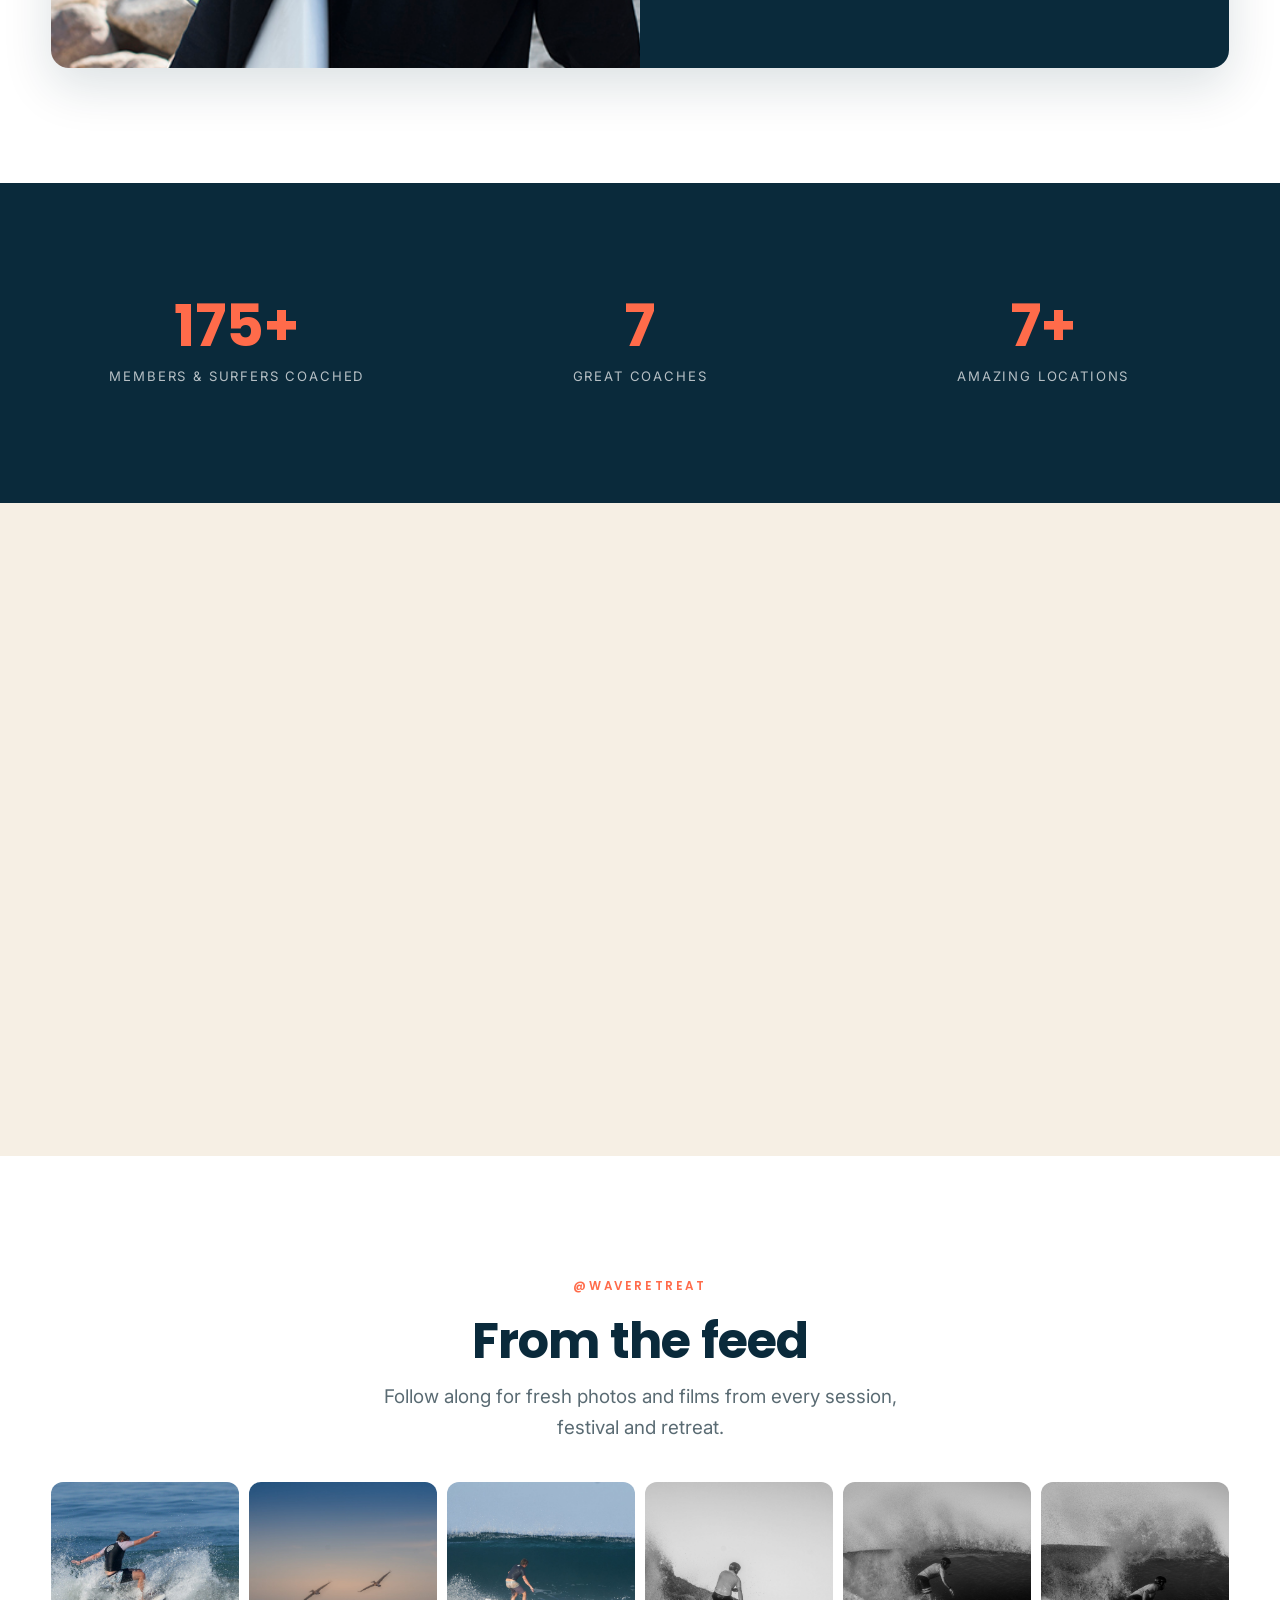
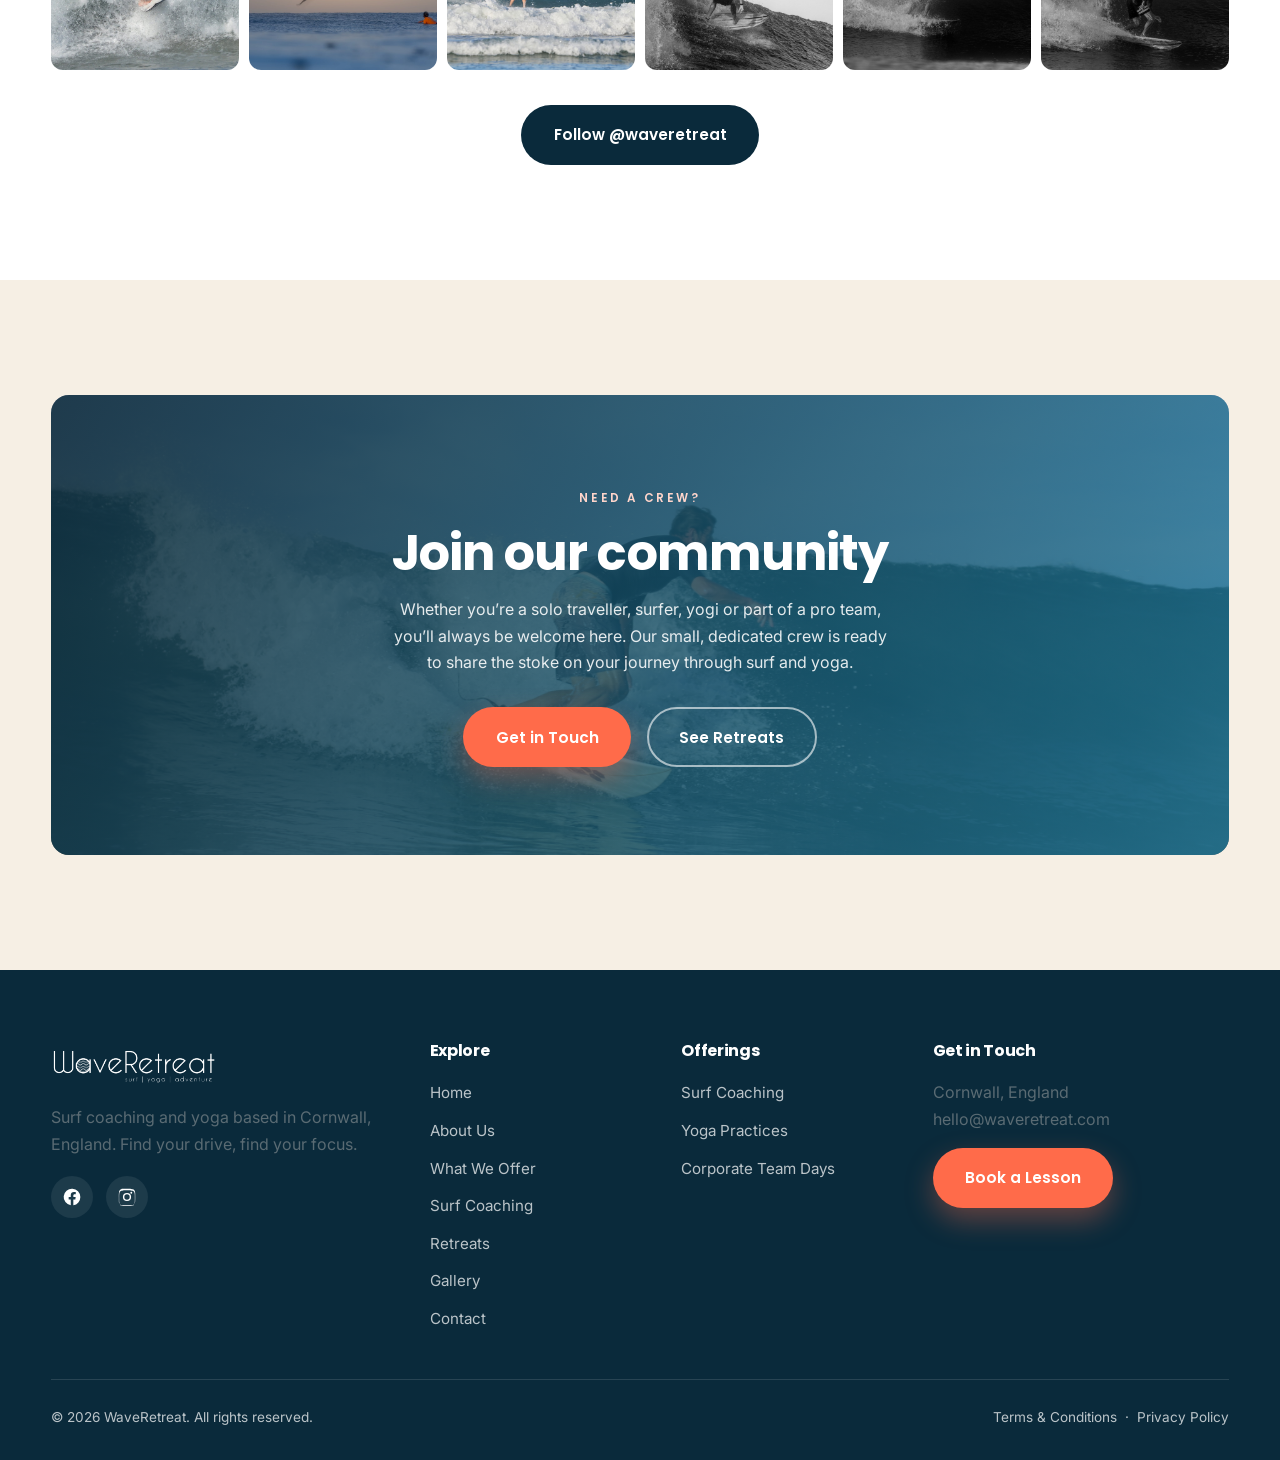
==== commit 81de01f9: "Update to site images." ====
--- a/index.html
+++ b/index.html
@@ -67,7 +67,7 @@
         <a href="about.html" class="btn btn--dark" style="margin-top:1.8rem">Our Philosophy</a>
       </div>
       <div class="reveal media media--tall">
-        <img src="https://www.waveretreat.com/wp-content/uploads/2024/05/pura-vida-35-copy-scaled.jpg" alt="Surfers carrying boards along a Cornish beach at sunset" />
+        <img src="assets/gallery/pura-vida-35-copy-scaled.jpg" alt="Surfers carrying boards along a Cornish beach at sunset" />
       </div>
     </div>
   </section>
@@ -113,7 +113,7 @@
   <section class="section">
     <div class="container">
       <div class="band band--ocean reveal">
-        <div class="band__media" style="background-image:url('https://www.waveretreat.com/wp-content/uploads/2016/12/rich-with-board-500x469.jpg')"></div>
+        <div class="band__media" style="background-image:url('assets/gallery/rich-with-board.jpg')"></div>
         <div class="band__content">
           <span class="eyebrow">Trust the vibes you get</span>
           <h2>Our Philosophy</h2>
@@ -200,7 +200,7 @@
   <!-- CTA -->
   <section class="section section--sand">
     <div class="container">
-      <div class="cta reveal" style="background-image:url('https://www.waveretreat.com/wp-content/uploads/2024/05/pura-vida-73-copy-scaled.jpg')">
+      <div class="cta reveal" style="background-image:url('assets/gallery/pura-vida-73-copy.jpg')">
         <span class="eyebrow" style="color:#ffd5cb">Need a Crew?</span>
         <h2>Join our community</h2>
         <p>Whether you’re a solo traveller, surfer, yogi or part of a pro team, you’ll always be welcome here. Our small, dedicated crew is ready to share the stoke on your journey through surf and yoga.</p>
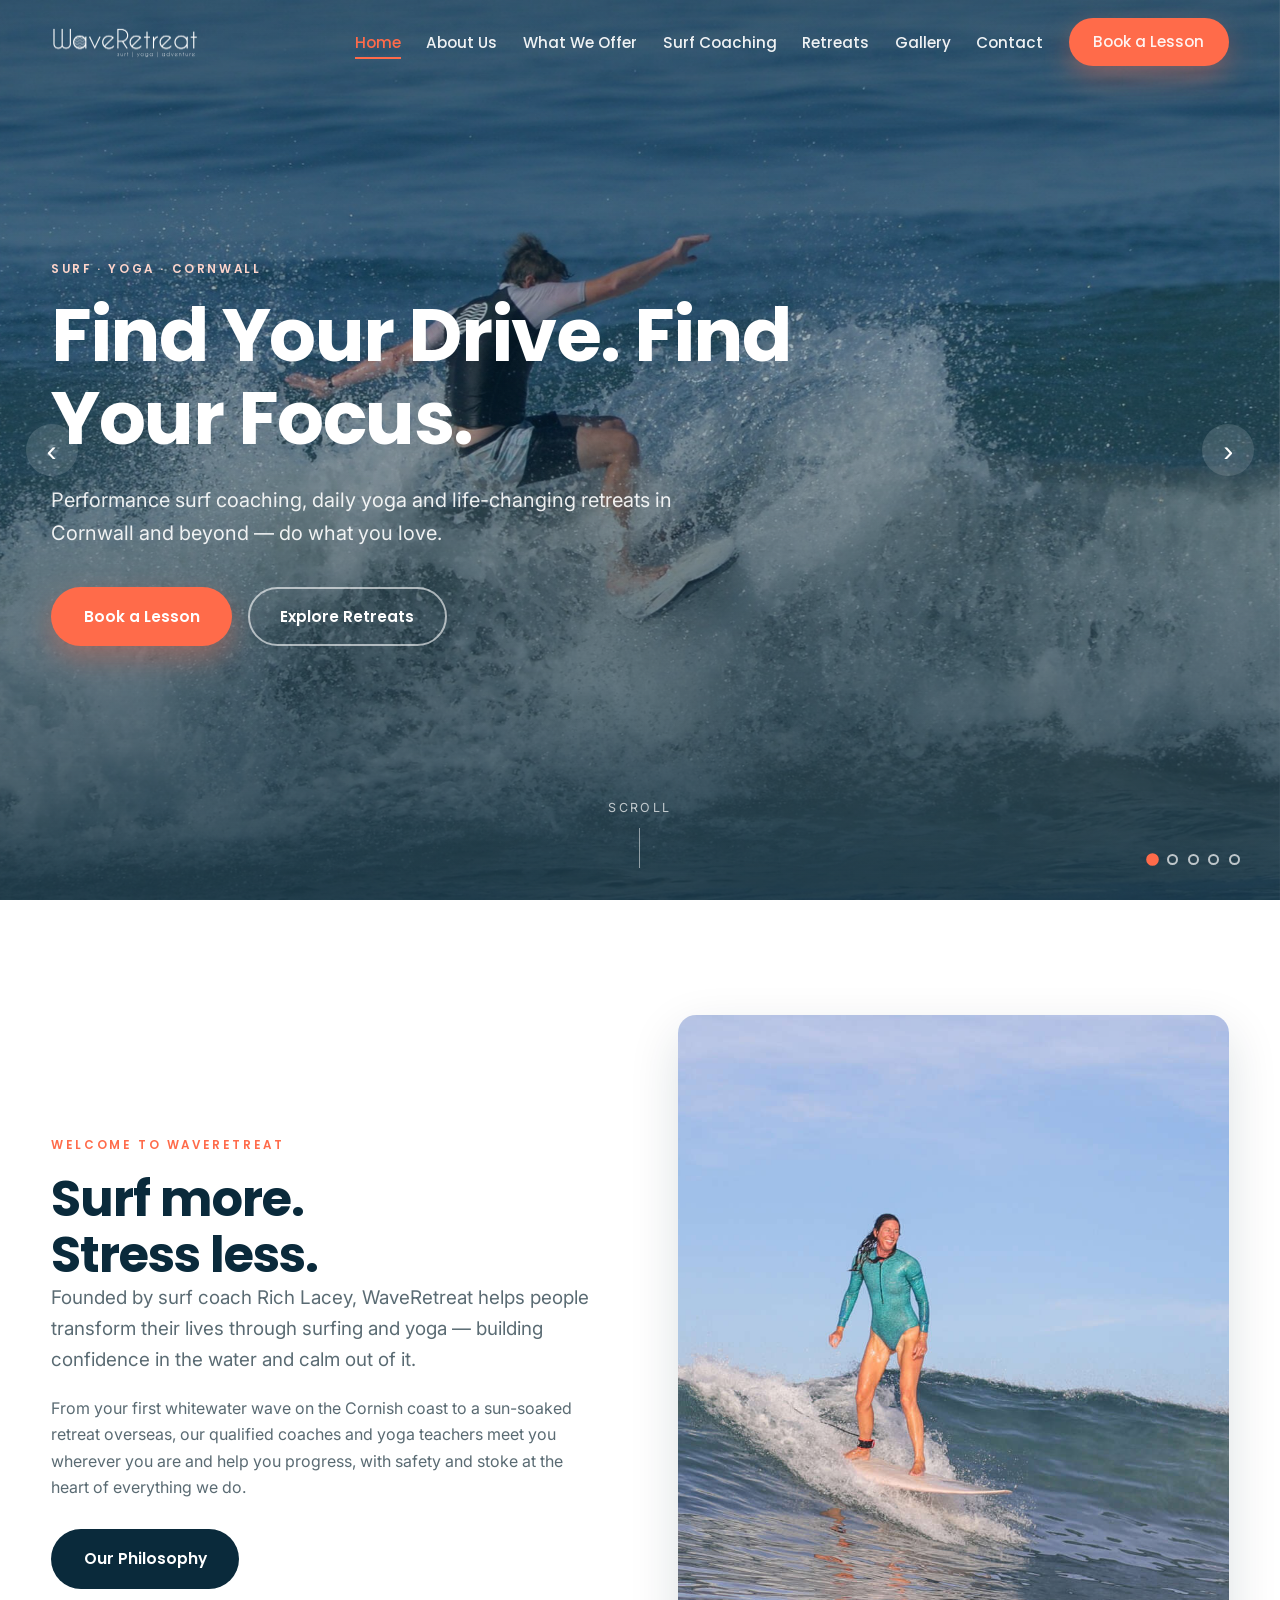
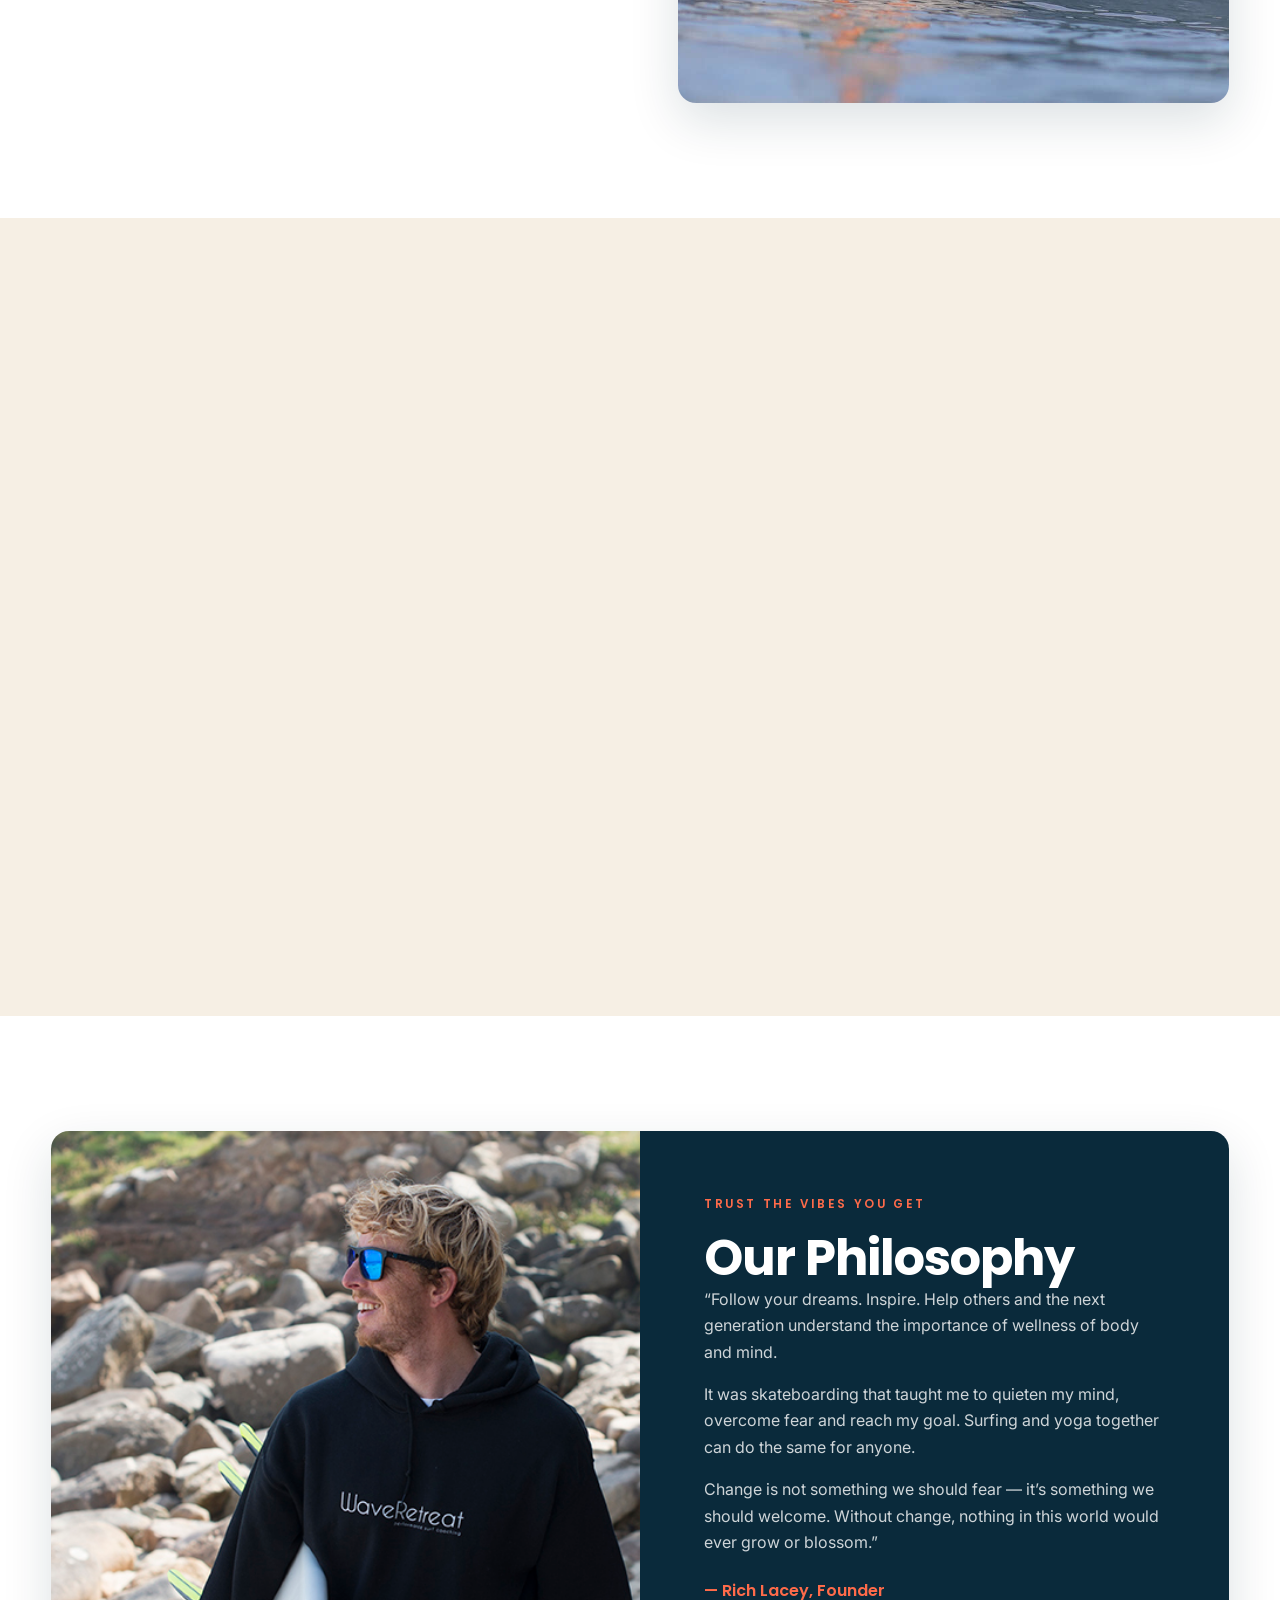
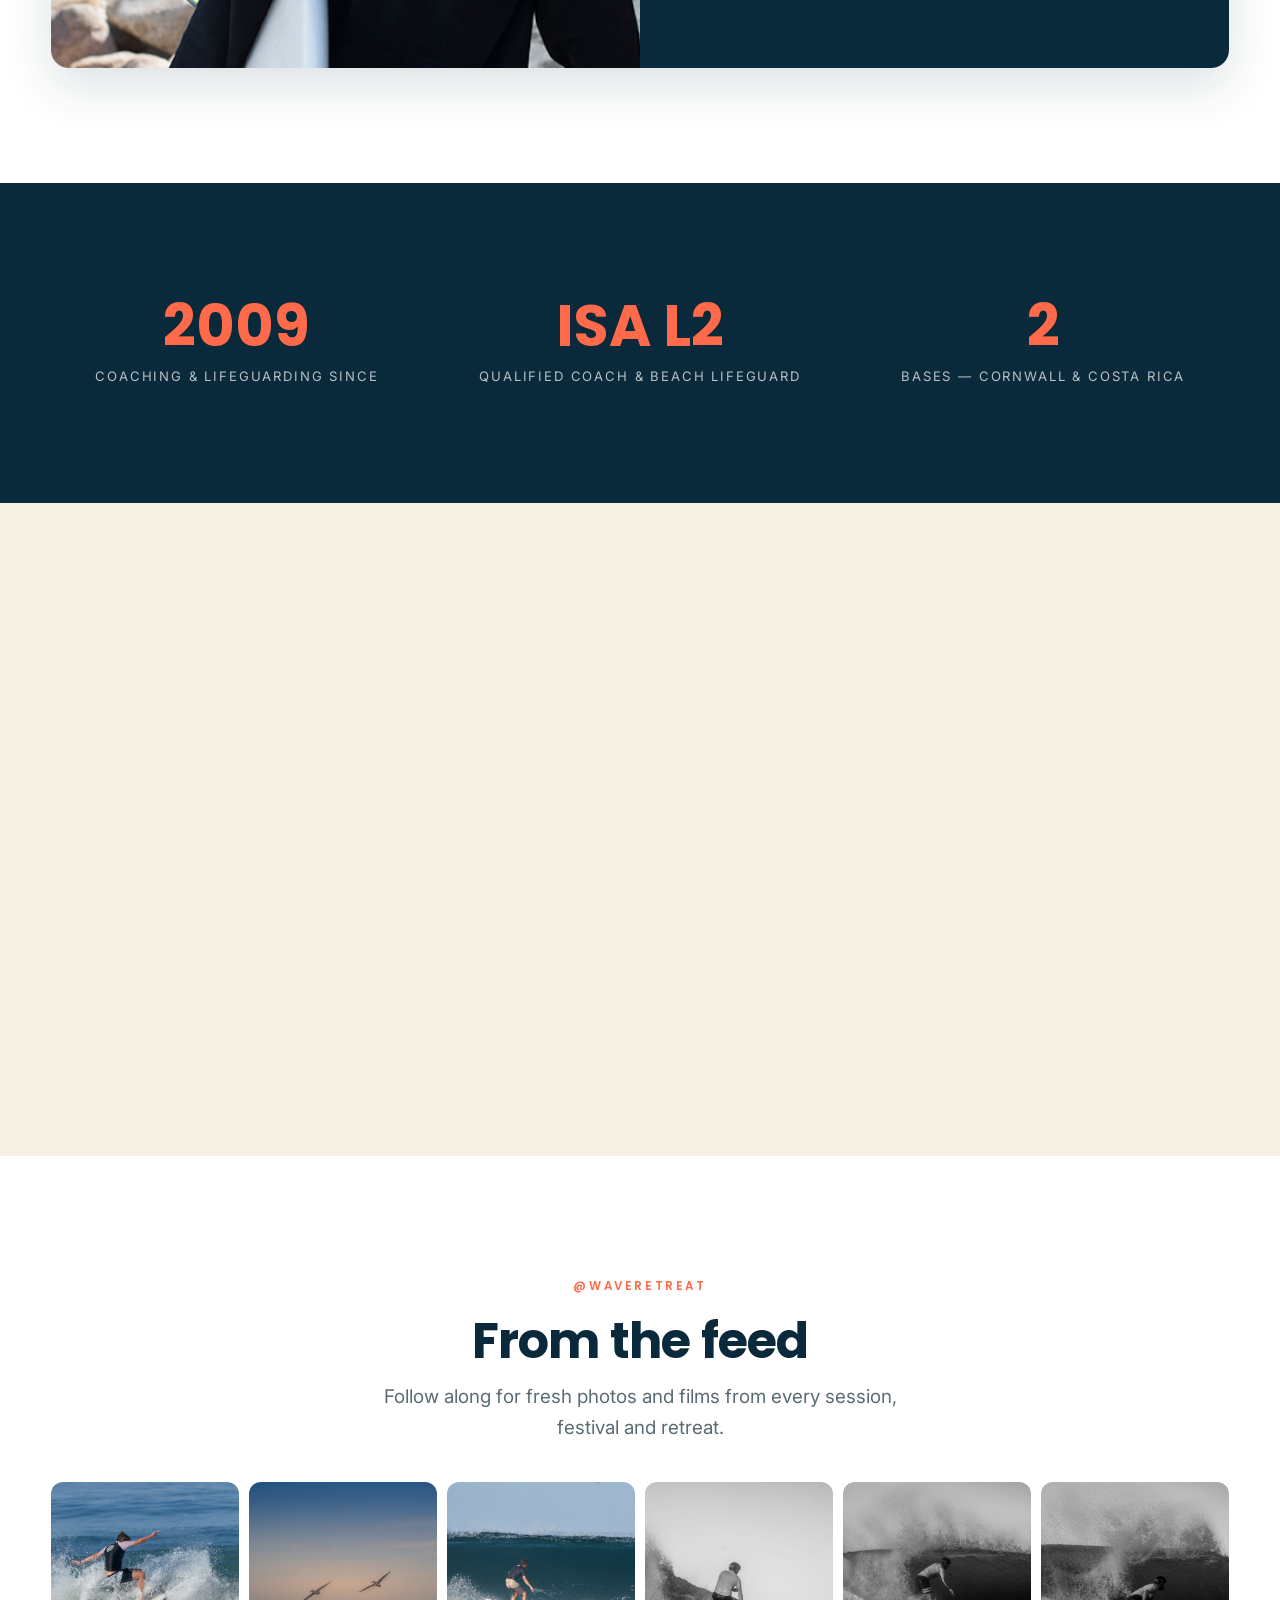
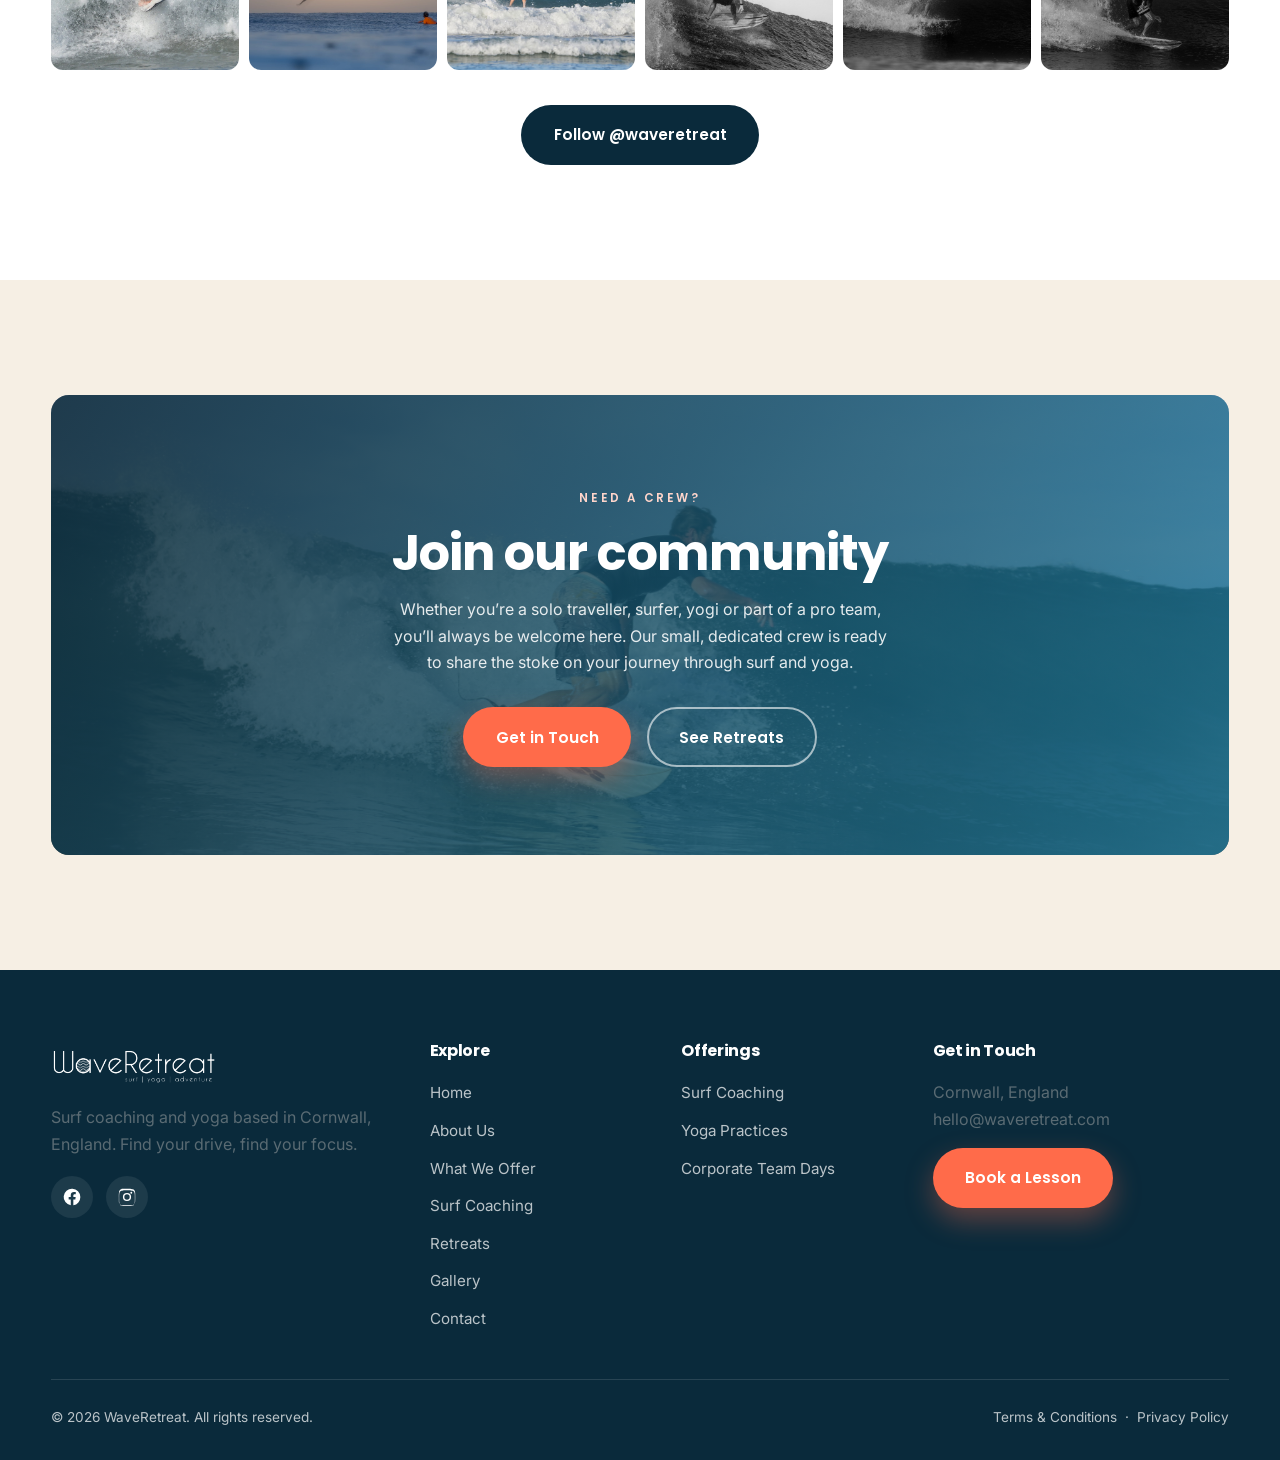
==== commit 8835af62: "Update to home page and sliders." ====
--- a/index.html
+++ b/index.html
@@ -131,16 +131,16 @@
     <div class="container">
       <div class="stats">
         <div class="reveal">
-          <div class="stat__num" data-count="1500" data-suffix="+">0</div>
-          <div class="stat__label">Members &amp; Surfers Coached</div>
+          <div class="stat__num">2009</div>
+          <div class="stat__label">Coaching &amp; Lifeguarding Since</div>
         </div>
         <div class="reveal">
-          <div class="stat__num" data-count="8" data-suffix="">0</div>
-          <div class="stat__label">Great Coaches</div>
+          <div class="stat__num">ISA L2</div>
+          <div class="stat__label">Qualified Coach &amp; Beach Lifeguard</div>
         </div>
         <div class="reveal">
-          <div class="stat__num" data-count="12" data-suffix="+">0</div>
-          <div class="stat__label">Amazing Locations</div>
+          <div class="stat__num" data-count="2" data-suffix="">0</div>
+          <div class="stat__label">Bases — Cornwall &amp; Costa Rica</div>
         </div>
       </div>
     </div>
